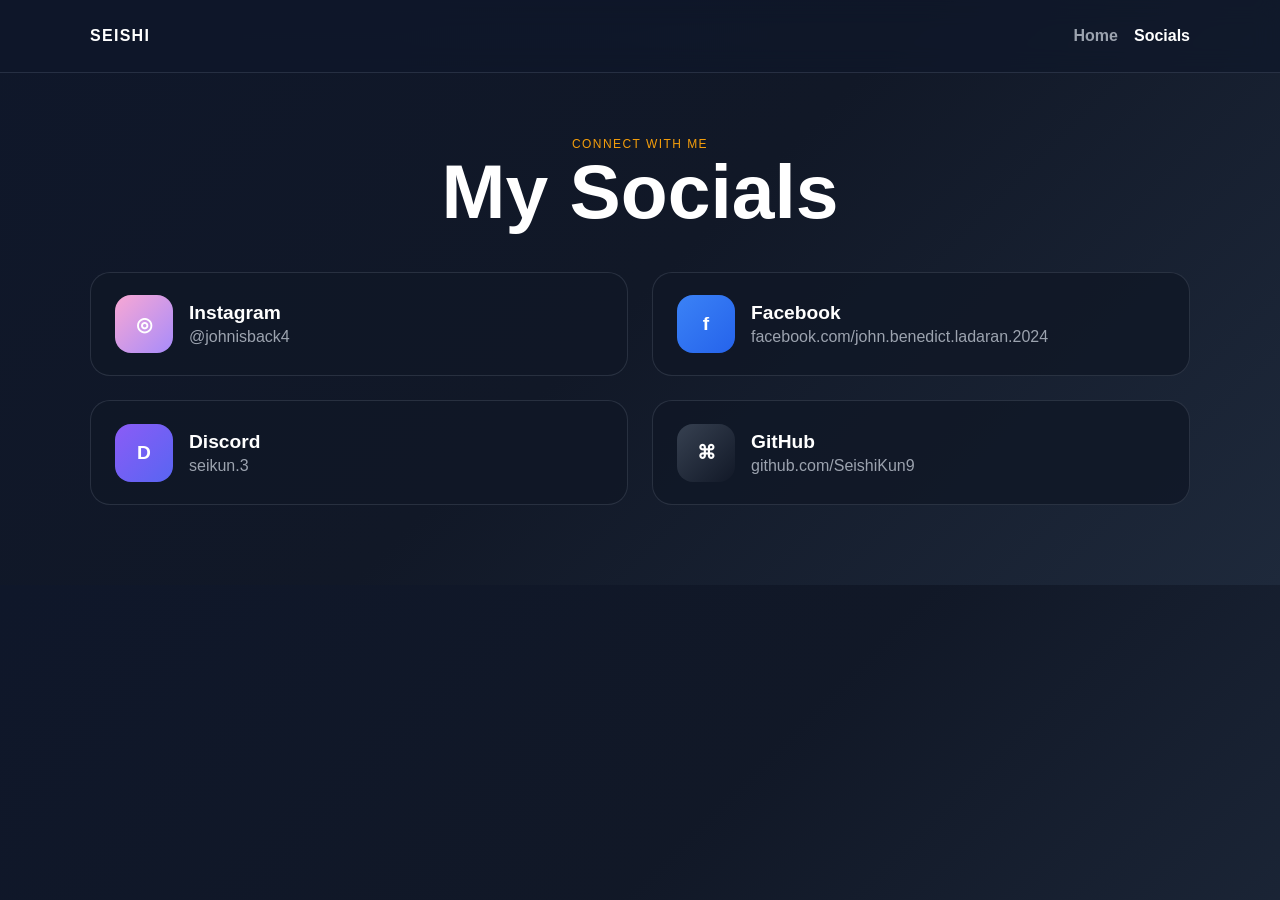
==== socials.html @ 8cf45632 "Add files via upload" ====
<!DOCTYPE html>
<html lang="en">
  <head>
    <meta charset="UTF-8" />
    <meta name="viewport" content="width=device-width, initial-scale=1.0" />
    <title>Your Name | Socials</title>
    <link rel="stylesheet" href="styles.css" />
  </head>
  <body>
    <header class="site-header">
      <nav class="nav container">
        <div class="brand">SEISHI</div>
        <div class="nav-links">
          <a href="index.html">Home</a>
          <a href="socials.html" class="active">Socials</a>
        </div>
      </nav>
    </header>

    <main class="container socials-page">
      <section class="socials-header">
        <p class="eyebrow">Connect with me</p>
        <h1>My Socials</h1>
      </section>

      <div class="social-grid">
        <a class="social-card instagram" href="https://www.instagram.com/johnisback4/" target="_blank" rel="noreferrer">
          <span class="social-icon">◎</span>
          <div>
            <h3>Instagram</h3>
            <p>@johnisback4</p>
          </div>
        </a>

        <a class="social-card facebook" href="https://www.facebook.com/john.benedict.ladaran.2024" target="_blank" rel="noreferrer">
          <span class="social-icon">f</span>
          <div>
            <h3>Facebook</h3>
            <p>facebook.com/john.benedict.ladaran.2024</p>
          </div>
        </a>

        <a class="social-card discord" href="https://discord.com/users/seikun.3" target="_blank" rel="noreferrer">
          <span class="social-icon">D</span>
          <div>
            <h3>Discord</h3>
            <p>seikun.3</p>
          </div>
        </a>

        <a class="social-card github" href="https://github.com/SeishiKun9" target="_blank" rel="noreferrer">
          <span class="social-icon">⌘</span>
          <div>
            <h3>GitHub</h3>
            <p>github.com/SeishiKun9</p>
          </div>
        </a>
      </div>
    </main>
  </body>
</html>
---- styles.css ----
:root {
  --bg: #0f172a;
  --bg-soft: #111827;
  --panel: rgba(15, 23, 42, 0.75);
  --panel-alt: #1f2937;
  --primary: #8b5cf6;
  --secondary: #22c55e;
  --accent: #f59e0b;
  --text: #e5e7eb;
  --muted: #9ca3af;
  --white: #ffffff;
  --shadow: 0 20px 50px rgba(0, 0, 0, 0.35);
}

* {
  box-sizing: border-box;
}

html {
  scroll-behavior: smooth;
}

body {
  margin: 0;
  font-family: Arial, Helvetica, sans-serif;
  background: linear-gradient(135deg, #0f172a 0%, #111827 50%, #1e293b 100%);
  color: var(--text);
}

img {
  max-width: 100%;
  display: block;
}

.container {
  width: min(1100px, calc(100% - 2rem));
  margin: 0 auto;
}

.site-header {
  position: sticky;
  top: 0;
  z-index: 10;
  backdrop-filter: blur(12px);
  background: rgba(15, 23, 42, 0.7);
  border-bottom: 1px solid rgba(148, 163, 184, 0.18);
}

.nav {
  display: flex;
  align-items: center;
  justify-content: space-between;
  min-height: 72px;
}

.brand {
  font-weight: 700;
  letter-spacing: 0.08em;
  text-transform: uppercase;
  color: var(--white);
}

.nav-links {
  display: flex;
  gap: 1rem;
}

.nav-links a {
  color: var(--muted);
  text-decoration: none;
  font-weight: 600;
  transition: color 0.2s ease;
}

.nav-links a:hover,
.nav-links a.active {
  color: var(--white);
}

.hero {
  display: grid;
  grid-template-columns: 1.2fr 0.8fr;
  align-items: center;
  gap: 2rem;
  min-height: calc(100vh - 72px);
  padding: 3rem 0;
}

.hero-copy h1,
.socials-header h1 {
  margin: 0;
  font-size: clamp(2.8rem, 6vw, 5rem);
  line-height: 1.05;
  color: var(--white);
}

.hero-copy h2 {
  margin: 0.6rem 0 1.2rem;
  font-size: clamp(1.5rem, 2vw, 2.2rem);
  color: var(--secondary);
}

.eyebrow {
  margin: 0;
  text-transform: uppercase;
  letter-spacing: 0.12em;
  font-size: 0.75rem;
  color: var(--accent);
}

.tagline {
  max-width: 620px;
  margin: 1rem 0 1.75rem;
  font-size: 1.06rem;
  line-height: 1.7;
  color: var(--muted);
}

.pill-list {
  display: flex;
  flex-wrap: wrap;
  gap: 0.8rem;
  margin-bottom: 2rem;
}

.pill-list span {
  padding: 0.7rem 1rem;
  background: rgba(139, 92, 246, 0.15);
  border: 1px solid rgba(139, 92, 246, 0.4);
  color: var(--white);
  border-radius: 999px;
  font-size: 0.9rem;
}

.actions {
  display: flex;
  flex-wrap: wrap;
  gap: 1rem;
}

.button {
  display: inline-flex;
  align-items: center;
  justify-content: center;
  padding: 0.9rem 1.4rem;
  border-radius: 12px;
  text-decoration: none;
  font-weight: 700;
  transition: transform 0.2s ease, box-shadow 0.2s ease;
}

.button:hover {
  transform: translateY(-2px);
}

.button.primary {
  background: linear-gradient(135deg, var(--primary), #a78bfa);
  color: var(--white);
  box-shadow: var(--shadow);
}

.button.secondary {
  border: 1px solid rgba(255, 255, 255, 0.2);
  color: var(--white);
  background: rgba(255, 255, 255, 0.03);
}

.hero-card {
  padding: 2rem;
  border-radius: 24px;
  background: rgba(17, 24, 39, 0.82);
  border: 1px solid rgba(148, 163, 184, 0.2);
  box-shadow: var(--shadow);
}

.profile-image {
  width: 160px;
  height: 160px;
  border-radius: 50%;
  object-fit: cover;
  display: block;
  margin: 0 auto 1.5rem;
  border: 3px solid rgba(255, 255, 255, 0.2);
  box-shadow: 0 15px 35px rgba(139, 92, 246, 0.35);
}

.mini-info {
  padding: 1rem 0;
  border-bottom: 1px solid rgba(148, 163, 184, 0.15);
}

.mini-info:last-child {
  border-bottom: none;
}

.mini-info p {
  margin: 0 0 0.3rem;
  color: var(--muted);
}

.mini-info strong {
  color: var(--white);
  font-size: 1rem;
}

.about {
  padding: 2rem 0 5rem;
}

.section-heading {
  margin-bottom: 1.5rem;
}

.section-heading h3 {
  margin: 0.5rem 0 0;
  font-size: clamp(2rem, 4vw, 3rem);
  color: var(--white);
}

.card-grid {
  display: grid;
  grid-template-columns: repeat(3, minmax(0, 1fr));
  gap: 1.5rem;
}

.info-card {
  padding: 1.5rem;
  background: rgba(17, 24, 39, 0.75);
  border: 1px solid rgba(148, 163, 184, 0.18);
  border-radius: 18px;
}

.info-card h4 {
  margin: 0 0 0.75rem;
  color: var(--white);
  font-size: 1.4rem;
}

.info-card p {
  margin: 0;
  color: var(--muted);
  line-height: 1.7;
}

.socials-page {
  padding: 4rem 0 5rem;
}

.socials-header {
  text-align: center;
  margin-bottom: 2.5rem;
}

.social-grid {
  display: grid;
  grid-template-columns: repeat(2, minmax(0, 1fr));
  gap: 1.5rem;
}

.social-card {
  display: flex;
  align-items: center;
  gap: 1rem;
  padding: 1.4rem 1.5rem;
  text-decoration: none;
  color: var(--white);
  border-radius: 20px;
  background: rgba(17, 24, 39, 0.82);
  border: 1px solid rgba(148, 163, 184, 0.18);
  transition: transform 0.2s ease, border-color 0.2s ease;
}

.social-card:hover {
  transform: translateY(-3px);
  border-color: rgba(255, 255, 255, 0.3);
}

.social-icon {
  width: 58px;
  height: 58px;
  display: grid;
  place-items: center;
  border-radius: 16px;
  font-weight: 700;
  font-size: 1.2rem;
  background: rgba(255, 255, 255, 0.08);
}

.social-card h3 {
  margin: 0 0 0.25rem;
  font-size: 1.2rem;
}

.social-card p {
  margin: 0;
  color: var(--muted);
}

.social-card.instagram .social-icon {
  background: linear-gradient(135deg, #f9a8d4, #a78bfa);
}

.social-card.facebook .social-icon {
  background: linear-gradient(135deg, #3b82f6, #2563eb);
}

.social-card.discord .social-icon {
  background: linear-gradient(135deg, #8b5cf6, #5865f2);
}

.social-card.github .social-icon {
  background: linear-gradient(135deg, #374151, #111827);
}

@media (max-width: 760px) {
  .hero,
  .card-grid,
  .social-grid {
    grid-template-columns: 1fr;
  }

  .hero {
    padding-top: 2rem;
  }

  .nav {
    flex-direction: column;
    justify-content: center;
    gap: 0.75rem;
    padding: 1rem 0;
  }

  .nav-links {
    gap: 1.25rem;
  }
}
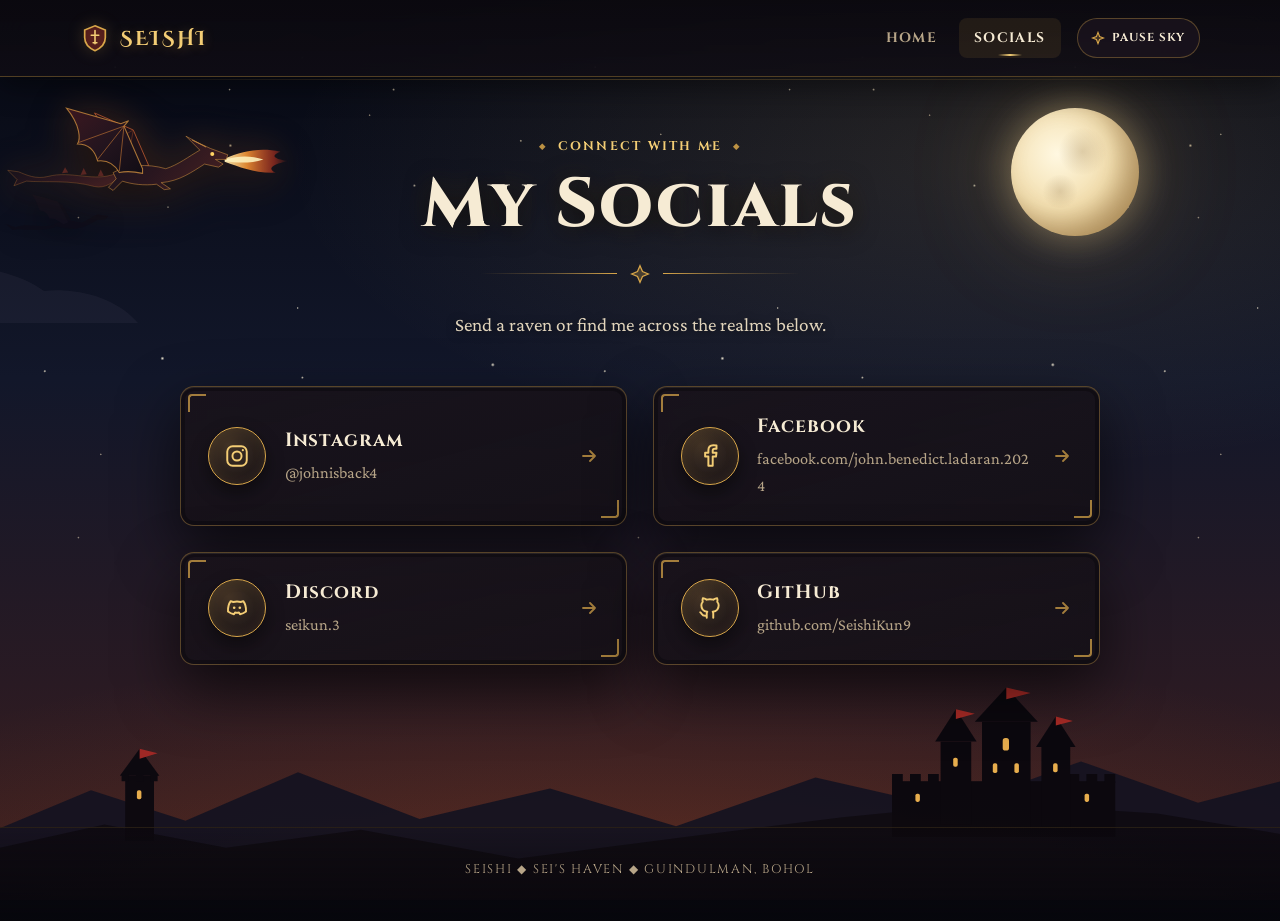
==== commit 003754fb: "Reconstruct portfolio with animated medieval theme and flying dragons" ====
--- a/socials.html
+++ b/socials.html
@@ -1,61 +1,382 @@
-<!DOCTYPE html>
-<html lang="en">
-  <head>
-    <meta charset="UTF-8" />
-    <meta name="viewport" content="width=device-width, initial-scale=1.0" />
-    <title>Your Name | Socials</title>
-    <link rel="stylesheet" href="styles.css" />
-  </head>
-  <body>
-    <header class="site-header">
-      <nav class="nav container">
-        <div class="brand">SEISHI</div>
-        <div class="nav-links">
-          <a href="index.html">Home</a>
-          <a href="socials.html" class="active">Socials</a>
-        </div>
-      </nav>
-    </header>
-
-    <main class="container socials-page">
-      <section class="socials-header">
-        <p class="eyebrow">Connect with me</p>
-        <h1>My Socials</h1>
-      </section>
-
-      <div class="social-grid">
-        <a class="social-card instagram" href="https://www.instagram.com/johnisback4/" target="_blank" rel="noreferrer">
-          <span class="social-icon">◎</span>
-          <div>
-            <h3>Instagram</h3>
-            <p>@johnisback4</p>
-          </div>
-        </a>
-
-        <a class="social-card facebook" href="https://www.facebook.com/john.benedict.ladaran.2024" target="_blank" rel="noreferrer">
-          <span class="social-icon">f</span>
-          <div>
-            <h3>Facebook</h3>
-            <p>facebook.com/john.benedict.ladaran.2024</p>
-          </div>
-        </a>
-
-        <a class="social-card discord" href="https://discord.com/users/seikun.3" target="_blank" rel="noreferrer">
-          <span class="social-icon">D</span>
-          <div>
-            <h3>Discord</h3>
-            <p>seikun.3</p>
-          </div>
-        </a>
-
-        <a class="social-card github" href="https://github.com/SeishiKun9" target="_blank" rel="noreferrer">
-          <span class="social-icon">⌘</span>
-          <div>
-            <h3>GitHub</h3>
-            <p>github.com/SeishiKun9</p>
-          </div>
-        </a>
-      </div>
-    </main>
-  </body>
-</html>
+<!DOCTYPE html>
+<html lang="en">
+  <head>
+    <meta charset="UTF-8" />
+    <meta name="viewport" content="width=device-width, initial-scale=1.0" />
+    <title>Sei's | Socials</title>
+    <link rel="preconnect" href="https://fonts.googleapis.com" />
+    <link rel="preconnect" href="https://fonts.gstatic.com" crossorigin />
+    <link
+      rel="stylesheet"
+      href="https://fonts.googleapis.com/css2?family=Cinzel+Decorative:wght@700&family=Cinzel:wght@600;700;800&family=Crimson+Pro:wght@400;500;600;700&display=swap"
+    />
+    <link rel="stylesheet" href="styles.css" />
+  </head>
+  <body>
+    <!-- Animated Medieval Twilight Sky, Moon, Clouds, Flying Dragons & Castle -->
+    <div class="medieval-sky" aria-hidden="true">
+      <div class="sky-stars"></div>
+      <div class="sky-moon"></div>
+
+      <svg class="cloud cloud-1" viewBox="0 0 460 110" fill="none">
+        <path
+          d="M24 88 C42 64 82 54 114 60 C138 30 198 22 238 44 C272 28 326 34 352 58 C388 54 422 68 440 88 Z"
+          fill="#c4b39c"
+          opacity="0.35"
+        />
+      </svg>
+      <svg class="cloud cloud-2" viewBox="0 0 600 120" fill="none">
+        <path
+          d="M18 98 C56 68 112 58 158 68 C196 34 270 26 324 52 C376 32 454 38 492 66 C532 62 568 76 586 98 Z"
+          fill="#9d90a8"
+          opacity="0.32"
+        />
+      </svg>
+      <svg class="cloud cloud-3" viewBox="0 0 420 96" fill="none">
+        <path
+          d="M16 80 C44 58 88 52 124 60 C156 36 214 34 252 54 C288 42 340 48 366 64 C388 64 404 72 412 80 Z"
+          fill="#d7956f"
+          opacity="0.22"
+        />
+      </svg>
+
+      <!-- Distant Moonlit Dragon -->
+      <div class="dragon-flight dragon-flight-distant">
+        <svg class="dragon-svg" viewBox="0 0 380 190" fill="none">
+          <g class="dragon-body-bob">
+            <g class="dragon-wing-back">
+              <path
+                d="M192 86 L168 42 L116 20 C128 40 134 52 146 56 C158 62 166 72 178 86 Z"
+                fill="#110e18"
+              />
+            </g>
+            <g class="dragon-tail">
+              <path
+                d="M148 96 C116 108 78 90 42 103 L14 94 L34 111 C68 106 112 117 152 102 Z"
+                fill="#0f0c16"
+              />
+            </g>
+            <path
+              d="M146 95 C166 84 196 84 218 91 C234 86 248 74 264 68 L292 73 L284 82 L262 84 C244 96 220 109 190 107 C170 106 154 103 146 95 Z"
+              fill="#0f0c16"
+            />
+            <g class="dragon-wing-front">
+              <path
+                d="M184 90 L156 34 L86 14 C102 36 102 52 108 58 C124 58 130 72 134 80 C150 78 158 88 172 95 Z"
+                fill="#16111e"
+              />
+            </g>
+          </g>
+        </svg>
+      </div>
+
+      <!-- Great Sky Dragon with Articulated Flapping Wings & Dragonfire -->
+      <div class="dragon-flight dragon-flight-main">
+        <svg class="dragon-svg" viewBox="0 0 380 190" fill="none">
+          <defs>
+            <linearGradient id="dragon-wing-grad" x1="0" y1="0" x2="1" y2="1">
+              <stop offset="0%" stop-color="#3c1820" />
+              <stop offset="55%" stop-color="#22141e" />
+              <stop offset="100%" stop-color="#110d15" />
+            </linearGradient>
+            <linearGradient id="dragon-body-grad" x1="0" y1="0" x2="1" y2="0.4">
+              <stop offset="0%" stop-color="#17121b" />
+              <stop offset="55%" stop-color="#29161f" />
+              <stop offset="100%" stop-color="#3e1e21" />
+            </linearGradient>
+            <linearGradient id="dragon-fire-grad" x1="0" y1="0.5" x2="1" y2="0.5">
+              <stop offset="0%" stop-color="#fff4b8" stop-opacity="0.95" />
+              <stop offset="35%" stop-color="#f79634" stop-opacity="0.88" />
+              <stop offset="78%" stop-color="#c93622" stop-opacity="0.55" />
+              <stop offset="100%" stop-color="#c93622" stop-opacity="0" />
+            </linearGradient>
+          </defs>
+
+          <g class="dragon-body-bob">
+            <g class="dragon-wing-back">
+              <path
+                d="M192 86 L172 40 L122 18 C134 36 138 50 144 56 C154 58 162 68 168 78 L184 88 Z"
+                fill="#1f1219"
+                stroke="#a9522e"
+                stroke-width="1.2"
+              />
+              <path
+                d="M172 40 L144 56 M172 40 L166 74"
+                stroke="#853d24"
+                stroke-width="1"
+                opacity="0.7"
+              />
+            </g>
+
+            <g class="dragon-tail">
+              <path
+                d="M150 96 C122 108 92 92 62 100 C46 104 34 98 24 94 L10 92 L22 104 L18 112 L34 106 C58 108 90 104 122 113 C136 116 146 107 154 102 Z"
+                fill="url(#dragon-body-grad)"
+                stroke="#c77a35"
+                stroke-width="0.9"
+                stroke-opacity="0.45"
+              />
+              <path
+                d="M134 99 L130 91 L126 100 M112 97 L108 89 L104 98 M88 95 L84 88 L80 96"
+                fill="#592622"
+              />
+            </g>
+
+            <g class="dragon-breath">
+              <path
+                d="M290 77 C312 68 334 62 362 68 C346 74 358 78 372 80 C352 84 344 90 356 95 C328 96 310 88 290 81 Z"
+                fill="url(#dragon-fire-grad)"
+              />
+              <path
+                d="M291 78 C308 73 324 73 340 78 C324 83 308 83 291 80 Z"
+                fill="#fff3be"
+                opacity="0.88"
+              />
+            </g>
+
+            <path
+              d="M146 95 C164 85 190 83 214 90 C230 85 244 74 258 66 L240 48 L266 62 L248 53 L272 64 L294 72 L292 78 L278 78 L288 84 L282 88 L264 84 C248 94 232 106 208 108 L220 116 L212 117 L202 110 C186 112 170 110 158 106 L146 118 L140 114 L150 103 Z"
+              fill="url(#dragon-body-grad)"
+              stroke="#d99742"
+              stroke-width="1.15"
+              stroke-opacity="0.58"
+            />
+            <circle cx="274" cy="71" r="2.6" fill="#ffd463" />
+
+            <g class="dragon-wing-front">
+              <path
+                d="M184 90 L160 35 L166 28 L156 32 L86 12 C104 34 104 52 100 58 C118 58 124 72 126 80 C142 78 150 88 154 95 C166 92 175 94 184 96 Z"
+                fill="url(#dragon-wing-grad)"
+                stroke="#e09a42"
+                stroke-width="1.4"
+                stroke-opacity="0.72"
+              />
+              <path
+                d="M160 35 L102 56 M160 35 L126 78 M160 35 L154 93"
+                stroke="#c97834"
+                stroke-width="1.2"
+                stroke-opacity="0.65"
+              />
+            </g>
+          </g>
+        </svg>
+      </div>
+
+      <!-- Rising Embers -->
+      <div class="embers">
+        <span></span><span></span><span></span><span></span><span></span>
+        <span></span><span></span><span></span><span></span><span></span>
+      </div>
+
+      <!-- Distant Mountain Ridge & Medieval Citadel Silhouette -->
+      <div class="castle-horizon">
+        <svg viewBox="0 0 1440 240" preserveAspectRatio="xMidYMax slice" fill="none">
+          <path
+            d="M0 240 L0 164 L110 118 L215 152 L340 98 L475 150 L620 116 L760 158 L915 104 L1065 138 L1210 86 L1340 132 L1440 106 L1440 240 Z"
+            fill="#141321"
+          />
+          <path
+            d="M0 240 L0 184 L125 156 L260 182 L410 162 L585 194 L770 170 L945 148 L1110 132 L1295 144 L1440 168 L1440 240 Z"
+            fill="#0b0a12"
+          />
+
+          <g fill="#09080f">
+            <rect x="148" y="102" width="32" height="72" />
+            <polygon points="142,102 164,72 186,102" />
+            <rect x="144" y="100" width="8" height="8" />
+            <rect x="160" y="100" width="8" height="8" />
+            <rect x="176" y="100" width="8" height="8" />
+          </g>
+          <rect class="castle-window w2" x="161" y="118" width="5" height="10" rx="2" />
+          <polygon class="castle-banner b3" points="164,72 184,77 164,83" fill="#a82a27" />
+
+          <g fill="#08070e">
+            <rect x="1000" y="108" width="248" height="62" />
+            <rect x="1000" y="100" width="12" height="10" />
+            <rect x="1020" y="100" width="12" height="10" />
+            <rect x="1040" y="100" width="12" height="10" />
+            <rect x="1196" y="100" width="12" height="10" />
+            <rect x="1216" y="100" width="12" height="10" />
+            <rect x="1236" y="100" width="12" height="10" />
+
+            <rect x="1054" y="64" width="34" height="92" />
+            <polygon points="1048,64 1071,28 1094,64" />
+
+            <rect x="1100" y="42" width="54" height="118" />
+            <polygon points="1092,42 1127,4 1162,42" />
+
+            <rect x="1166" y="70" width="32" height="88" />
+            <polygon points="1160,70 1182,36 1204,70" />
+          </g>
+
+          <polygon class="castle-banner" points="1127,4 1154,10 1127,17" fill="#b52d28" />
+          <polygon class="castle-banner b2" points="1071,28 1092,33 1071,39" fill="#b52d28" />
+          <polygon class="castle-banner b3" points="1182,36 1201,41 1182,46" fill="#b52d28" />
+
+          <rect class="castle-window" x="1123" y="60" width="7" height="14" rx="3" />
+          <rect class="castle-window w2" x="1112" y="88" width="5" height="11" rx="2" />
+          <rect class="castle-window w3" x="1136" y="88" width="5" height="11" rx="2" />
+          <rect class="castle-window w2" x="1068" y="82" width="5" height="10" rx="2" />
+          <rect class="castle-window w3" x="1179" y="88" width="5" height="10" rx="2" />
+          <rect class="castle-window" x="1026" y="122" width="5" height="9" rx="2" />
+          <rect class="castle-window w2" x="1214" y="122" width="5" height="9" rx="2" />
+        </svg>
+      </div>
+    </div>
+
+    <header class="site-header">
+      <nav class="nav container" aria-label="Primary">
+        <a class="brand" href="index.html">
+          <svg class="brand-crest" viewBox="0 0 32 32" fill="none" aria-hidden="true">
+            <path
+              d="M16 3 L27 7.5 V15.5 C27 22.2 22.3 26.8 16 29.5 C9.7 26.8 5 22.2 5 15.5 V7.5 Z"
+              fill="rgba(148, 35, 34, 0.45)"
+              stroke="currentColor"
+              stroke-width="1.8"
+            />
+            <path
+              d="M16 8 V22 M12 13 H20 M14 21 H18"
+              stroke="#f3cd75"
+              stroke-width="1.7"
+              stroke-linecap="round"
+            />
+          </svg>
+          <span>SEISHI</span>
+        </a>
+
+        <div class="nav-controls">
+          <div class="nav-links">
+            <a href="index.html">Home</a>
+            <a href="socials.html" class="active" aria-current="page">Socials</a>
+          </div>
+
+          <button type="button" id="motion-toggle" class="motion-toggle" aria-pressed="false">
+            <svg viewBox="0 0 20 20" fill="none" aria-hidden="true">
+              <path
+                d="M10 2 L12.2 7.8 L18 10 L12.2 12.2 L10 18 L7.8 12.2 L2 10 L7.8 7.8 Z"
+                stroke="currentColor"
+                stroke-width="1.6"
+                fill="rgba(217, 167, 74, 0.2)"
+              />
+            </svg>
+            <span class="motion-label">Pause Sky</span>
+          </button>
+        </div>
+      </nav>
+    </header>
+
+    <main class="container socials-page">
+      <section class="socials-header">
+        <p class="eyebrow">Connect with me</p>
+        <h1>My Socials</h1>
+        <div class="filigree-divider centered" aria-hidden="true">
+          <svg viewBox="0 0 24 24" fill="none">
+            <path
+              d="M12 2 L15 9 L22 12 L15 15 L12 22 L9 15 L2 12 L9 9 Z"
+              stroke="currentColor"
+              stroke-width="1.5"
+              fill="rgba(217, 167, 74, 0.25)"
+            />
+          </svg>
+        </div>
+        <p class="socials-subtitle">
+          Send a raven or find me across the realms below.
+        </p>
+      </section>
+
+      <div class="social-grid">
+        <a
+          class="social-card medieval-panel instagram"
+          href="https://www.instagram.com/johnisback4/"
+          target="_blank"
+          rel="noopener noreferrer"
+        >
+          <span class="social-icon" aria-hidden="true">
+            <svg viewBox="0 0 24 24" fill="none" stroke="currentColor" stroke-width="1.8" stroke-linecap="round" stroke-linejoin="round">
+              <rect x="3" y="3" width="18" height="18" rx="5" />
+              <circle cx="12" cy="12" r="4.2" />
+              <circle cx="17.4" cy="6.6" r="1" fill="currentColor" stroke="none" />
+            </svg>
+          </span>
+          <div class="social-meta">
+            <h2>Instagram</h2>
+            <p>@johnisback4</p>
+          </div>
+          <svg class="social-arrow" viewBox="0 0 20 20" fill="none" stroke="currentColor" stroke-width="1.8" stroke-linecap="round" stroke-linejoin="round" aria-hidden="true">
+            <path d="M4 10 H16 M11 5 L16 10 L11 15" />
+          </svg>
+        </a>
+
+        <a
+          class="social-card medieval-panel facebook"
+          href="https://www.facebook.com/john.benedict.ladaran.2024"
+          target="_blank"
+          rel="noopener noreferrer"
+        >
+          <span class="social-icon" aria-hidden="true">
+            <svg viewBox="0 0 24 24" fill="none" stroke="currentColor" stroke-width="1.8" stroke-linecap="round" stroke-linejoin="round">
+              <path d="M14.5 21 V12.5 H17.5 L18 9 H14.5 V7 C14.5 6 15 5.3 16.3 5.3 H18 V2.2 C17.4 2.1 16.3 2 15 2 C12.2 2 10.5 3.7 10.5 6.7 V9 H7.5 V12.5 H10.5 V21 Z" />
+            </svg>
+          </span>
+          <div class="social-meta">
+            <h2>Facebook</h2>
+            <p>facebook.com/john.benedict.ladaran.2024</p>
+          </div>
+          <svg class="social-arrow" viewBox="0 0 20 20" fill="none" stroke="currentColor" stroke-width="1.8" stroke-linecap="round" stroke-linejoin="round" aria-hidden="true">
+            <path d="M4 10 H16 M11 5 L16 10 L11 15" />
+          </svg>
+        </a>
+
+        <a
+          class="social-card medieval-panel discord"
+          href="https://discord.com/users/seikun.3"
+          target="_blank"
+          rel="noopener noreferrer"
+        >
+          <span class="social-icon" aria-hidden="true">
+            <svg viewBox="0 0 24 24" fill="none" stroke="currentColor" stroke-width="1.8" stroke-linecap="round" stroke-linejoin="round">
+              <path d="M8.5 6.5 C10.8 5.9 13.2 5.9 15.5 6.5 L17.8 5.7 C19.5 8 20.5 11.2 20.3 15.2 C18.5 16.6 16.6 17.4 14.8 17.8 L13.8 16.1 C12.6 16.4 11.4 16.4 10.2 16.1 L9.2 17.8 C7.4 17.4 5.5 16.6 3.7 15.2 C3.5 11.2 4.5 8 6.2 5.7 Z" />
+              <circle cx="9.4" cy="11.8" r="1.2" fill="currentColor" stroke="none" />
+              <circle cx="14.6" cy="11.8" r="1.2" fill="currentColor" stroke="none" />
+            </svg>
+          </span>
+          <div class="social-meta">
+            <h2>Discord</h2>
+            <p>seikun.3</p>
+          </div>
+          <svg class="social-arrow" viewBox="0 0 20 20" fill="none" stroke="currentColor" stroke-width="1.8" stroke-linecap="round" stroke-linejoin="round" aria-hidden="true">
+            <path d="M4 10 H16 M11 5 L16 10 L11 15" />
+          </svg>
+        </a>
+
+        <a
+          class="social-card medieval-panel github"
+          href="https://github.com/SeishiKun9"
+          target="_blank"
+          rel="noopener noreferrer"
+        >
+          <span class="social-icon" aria-hidden="true">
+            <svg viewBox="0 0 24 24" fill="none" stroke="currentColor" stroke-width="1.8" stroke-linecap="round" stroke-linejoin="round">
+              <path d="M9 19 C4.5 20.4 4.5 16.5 3 16 M15 21 V17.5 C15 16.5 15.1 16.1 14.5 15.5 C17.3 15.2 20 14.1 20 9.5 C20 8.2 19.5 7.1 18.7 6.3 C18.8 6 19.3 4.7 18.6 3 C18.6 3 17.5 2.7 15.1 4.3 C14.1 4 13 3.9 12 3.9 C11 3.9 9.9 4 8.9 4.3 C6.5 2.7 5.4 3 5.4 3 C4.7 4.7 5.2 6 5.3 6.3 C4.5 7.1 4 8.2 4 9.5 C4 14.1 6.7 15.2 9.5 15.5 C8.9 16.1 9 16.6 9 17.5 V21" />
+            </svg>
+          </span>
+          <div class="social-meta">
+            <h2>GitHub</h2>
+            <p>github.com/SeishiKun9</p>
+          </div>
+          <svg class="social-arrow" viewBox="0 0 20 20" fill="none" stroke="currentColor" stroke-width="1.8" stroke-linecap="round" stroke-linejoin="round" aria-hidden="true">
+            <path d="M4 10 H16 M11 5 L16 10 L11 15" />
+          </svg>
+        </a>
+      </div>
+    </main>
+
+    <footer class="site-footer">
+      <div class="container">
+        <p>SEISHI ◆ Sei's Haven ◆ Guindulman, Bohol</p>
+      </div>
+    </footer>
+
+    <script src="sky.js" defer></script>
+  </body>
+</html>
--- a/styles.css
+++ b/styles.css
@@ -1,336 +1,1196 @@
-:root {
-  --bg: #0f172a;
-  --bg-soft: #111827;
-  --panel: rgba(15, 23, 42, 0.75);
-  --panel-alt: #1f2937;
-  --primary: #8b5cf6;
-  --secondary: #22c55e;
-  --accent: #f59e0b;
-  --text: #e5e7eb;
-  --muted: #9ca3af;
-  --white: #ffffff;
-  --shadow: 0 20px 50px rgba(0, 0, 0, 0.35);
-}
-
-* {
-  box-sizing: border-box;
-}
-
-html {
-  scroll-behavior: smooth;
-}
-
-body {
-  margin: 0;
-  font-family: Arial, Helvetica, sans-serif;
-  background: linear-gradient(135deg, #0f172a 0%, #111827 50%, #1e293b 100%);
-  color: var(--text);
-}
-
-img {
-  max-width: 100%;
-  display: block;
-}
-
-.container {
-  width: min(1100px, calc(100% - 2rem));
-  margin: 0 auto;
-}
-
-.site-header {
-  position: sticky;
-  top: 0;
-  z-index: 10;
-  backdrop-filter: blur(12px);
-  background: rgba(15, 23, 42, 0.7);
-  border-bottom: 1px solid rgba(148, 163, 184, 0.18);
-}
-
-.nav {
-  display: flex;
-  align-items: center;
-  justify-content: space-between;
-  min-height: 72px;
-}
-
-.brand {
-  font-weight: 700;
-  letter-spacing: 0.08em;
-  text-transform: uppercase;
-  color: var(--white);
-}
-
-.nav-links {
-  display: flex;
-  gap: 1rem;
-}
-
-.nav-links a {
-  color: var(--muted);
-  text-decoration: none;
-  font-weight: 600;
-  transition: color 0.2s ease;
-}
-
-.nav-links a:hover,
-.nav-links a.active {
-  color: var(--white);
-}
-
-.hero {
-  display: grid;
-  grid-template-columns: 1.2fr 0.8fr;
-  align-items: center;
-  gap: 2rem;
-  min-height: calc(100vh - 72px);
-  padding: 3rem 0;
-}
-
-.hero-copy h1,
-.socials-header h1 {
-  margin: 0;
-  font-size: clamp(2.8rem, 6vw, 5rem);
-  line-height: 1.05;
-  color: var(--white);
-}
-
-.hero-copy h2 {
-  margin: 0.6rem 0 1.2rem;
-  font-size: clamp(1.5rem, 2vw, 2.2rem);
-  color: var(--secondary);
-}
-
-.eyebrow {
-  margin: 0;
-  text-transform: uppercase;
-  letter-spacing: 0.12em;
-  font-size: 0.75rem;
-  color: var(--accent);
-}
-
-.tagline {
-  max-width: 620px;
-  margin: 1rem 0 1.75rem;
-  font-size: 1.06rem;
-  line-height: 1.7;
-  color: var(--muted);
-}
-
-.pill-list {
-  display: flex;
-  flex-wrap: wrap;
-  gap: 0.8rem;
-  margin-bottom: 2rem;
-}
-
-.pill-list span {
-  padding: 0.7rem 1rem;
-  background: rgba(139, 92, 246, 0.15);
-  border: 1px solid rgba(139, 92, 246, 0.4);
-  color: var(--white);
-  border-radius: 999px;
-  font-size: 0.9rem;
-}
-
-.actions {
-  display: flex;
-  flex-wrap: wrap;
-  gap: 1rem;
-}
-
-.button {
-  display: inline-flex;
-  align-items: center;
-  justify-content: center;
-  padding: 0.9rem 1.4rem;
-  border-radius: 12px;
-  text-decoration: none;
-  font-weight: 700;
-  transition: transform 0.2s ease, box-shadow 0.2s ease;
-}
-
-.button:hover {
-  transform: translateY(-2px);
-}
-
-.button.primary {
-  background: linear-gradient(135deg, var(--primary), #a78bfa);
-  color: var(--white);
-  box-shadow: var(--shadow);
-}
-
-.button.secondary {
-  border: 1px solid rgba(255, 255, 255, 0.2);
-  color: var(--white);
-  background: rgba(255, 255, 255, 0.03);
-}
-
-.hero-card {
-  padding: 2rem;
-  border-radius: 24px;
-  background: rgba(17, 24, 39, 0.82);
-  border: 1px solid rgba(148, 163, 184, 0.2);
-  box-shadow: var(--shadow);
-}
-
-.profile-image {
-  width: 160px;
-  height: 160px;
-  border-radius: 50%;
-  object-fit: cover;
-  display: block;
-  margin: 0 auto 1.5rem;
-  border: 3px solid rgba(255, 255, 255, 0.2);
-  box-shadow: 0 15px 35px rgba(139, 92, 246, 0.35);
-}
-
-.mini-info {
-  padding: 1rem 0;
-  border-bottom: 1px solid rgba(148, 163, 184, 0.15);
-}
-
-.mini-info:last-child {
-  border-bottom: none;
-}
-
-.mini-info p {
-  margin: 0 0 0.3rem;
-  color: var(--muted);
-}
-
-.mini-info strong {
-  color: var(--white);
-  font-size: 1rem;
-}
-
-.about {
-  padding: 2rem 0 5rem;
-}
-
-.section-heading {
-  margin-bottom: 1.5rem;
-}
-
-.section-heading h3 {
-  margin: 0.5rem 0 0;
-  font-size: clamp(2rem, 4vw, 3rem);
-  color: var(--white);
-}
-
-.card-grid {
-  display: grid;
-  grid-template-columns: repeat(3, minmax(0, 1fr));
-  gap: 1.5rem;
-}
-
-.info-card {
-  padding: 1.5rem;
-  background: rgba(17, 24, 39, 0.75);
-  border: 1px solid rgba(148, 163, 184, 0.18);
-  border-radius: 18px;
-}
-
-.info-card h4 {
-  margin: 0 0 0.75rem;
-  color: var(--white);
-  font-size: 1.4rem;
-}
-
-.info-card p {
-  margin: 0;
-  color: var(--muted);
-  line-height: 1.7;
-}
-
-.socials-page {
-  padding: 4rem 0 5rem;
-}
-
-.socials-header {
-  text-align: center;
-  margin-bottom: 2.5rem;
-}
-
-.social-grid {
-  display: grid;
-  grid-template-columns: repeat(2, minmax(0, 1fr));
-  gap: 1.5rem;
-}
-
-.social-card {
-  display: flex;
-  align-items: center;
-  gap: 1rem;
-  padding: 1.4rem 1.5rem;
-  text-decoration: none;
-  color: var(--white);
-  border-radius: 20px;
-  background: rgba(17, 24, 39, 0.82);
-  border: 1px solid rgba(148, 163, 184, 0.18);
-  transition: transform 0.2s ease, border-color 0.2s ease;
-}
-
-.social-card:hover {
-  transform: translateY(-3px);
-  border-color: rgba(255, 255, 255, 0.3);
-}
-
-.social-icon {
-  width: 58px;
-  height: 58px;
-  display: grid;
-  place-items: center;
-  border-radius: 16px;
-  font-weight: 700;
-  font-size: 1.2rem;
-  background: rgba(255, 255, 255, 0.08);
-}
-
-.social-card h3 {
-  margin: 0 0 0.25rem;
-  font-size: 1.2rem;
-}
-
-.social-card p {
-  margin: 0;
-  color: var(--muted);
-}
-
-.social-card.instagram .social-icon {
-  background: linear-gradient(135deg, #f9a8d4, #a78bfa);
-}
-
-.social-card.facebook .social-icon {
-  background: linear-gradient(135deg, #3b82f6, #2563eb);
-}
-
-.social-card.discord .social-icon {
-  background: linear-gradient(135deg, #8b5cf6, #5865f2);
-}
-
-.social-card.github .social-icon {
-  background: linear-gradient(135deg, #374151, #111827);
-}
-
-@media (max-width: 760px) {
-  .hero,
-  .card-grid,
-  .social-grid {
-    grid-template-columns: 1fr;
-  }
-
-  .hero {
-    padding-top: 2rem;
-  }
-
-  .nav {
-    flex-direction: column;
-    justify-content: center;
-    gap: 0.75rem;
-    padding: 1rem 0;
-  }
-
-  .nav-links {
-    gap: 1.25rem;
-  }
-}
+:root {
+  --sky-top: #070911;
+  --sky-mid: #14192c;
+  --sky-low: #2a1b24;
+  --sky-horizon: #42221e;
+
+  --surface: rgba(20, 16, 22, 0.84);
+  --surface-strong: rgba(25, 19, 27, 0.93);
+  --surface-hover: rgba(34, 25, 34, 0.94);
+
+  --parchment: #f6ebd4;
+  --text: #e2d5bc;
+  --muted: #b7a588;
+
+  --gold: #d9a74a;
+  --gold-bright: #f3cd75;
+  --gold-dim: rgba(217, 167, 74, 0.34);
+  --gold-faint: rgba(217, 167, 74, 0.14);
+
+  --crimson: #942322;
+  --crimson-bright: #c53929;
+  --ember: #f5823b;
+
+  --radius-card: 14px;
+  --radius-sm: 8px;
+  --shadow-deep: 0 24px 60px rgba(0, 0, 0, 0.62);
+  --shadow-gold: 0 0 28px rgba(217, 167, 74, 0.18);
+
+  --font-display: 'Cinzel', Georgia, 'Times New Roman', serif;
+  --font-crest: 'Cinzel Decorative', 'Cinzel', Georgia, serif;
+  --font-body: 'Crimson Pro', Georgia, 'Times New Roman', serif;
+}
+
+*,
+*::before,
+*::after {
+  box-sizing: border-box;
+}
+
+html {
+  scroll-behavior: smooth;
+  background-color: var(--sky-top);
+}
+
+body {
+  margin: 0;
+  min-height: 100vh;
+  font-family: var(--font-body);
+  font-size: 1.12rem;
+  line-height: 1.65;
+  color: var(--text);
+  background: linear-gradient(
+    180deg,
+    var(--sky-top) 0%,
+    var(--sky-mid) 38%,
+    var(--sky-low) 74%,
+    var(--sky-horizon) 100%
+  );
+  background-attachment: fixed;
+  overflow-x: hidden;
+  position: relative;
+}
+
+img {
+  max-width: 100%;
+  display: block;
+}
+
+a:focus-visible,
+button:focus-visible {
+  outline: 2px solid var(--gold-bright);
+  outline-offset: 3px;
+}
+
+/* =========================================================
+   Animated Medieval Twilight Sky & Dragons Backdrop
+   ========================================================= */
+
+.medieval-sky {
+  position: fixed;
+  inset: 0;
+  z-index: 0;
+  pointer-events: none;
+  overflow: hidden;
+  background:
+    radial-gradient(ellipse 90% 55% at 78% 18%, rgba(242, 207, 126, 0.12), transparent 62%),
+    radial-gradient(ellipse 110% 45% at 50% 100%, rgba(226, 98, 46, 0.2), transparent 65%),
+    linear-gradient(180deg, #060811 0%, #12172a 42%, #291a23 76%, #3f201d 100%);
+}
+
+/* Twinkling Starfield */
+.sky-stars,
+.sky-stars::after {
+  position: absolute;
+  inset: 0 0 38% 0;
+  content: "";
+  background-repeat: repeat;
+}
+
+.sky-stars {
+  background-image:
+    radial-gradient(1.5px 1.5px at 8% 16%, rgba(255, 245, 218, 0.85), transparent),
+    radial-gradient(1.2px 1.2px at 18% 42%, rgba(255, 236, 198, 0.65), transparent),
+    radial-gradient(2px 2px at 29% 12%, rgba(255, 247, 224, 0.9), transparent),
+    radial-gradient(1.3px 1.3px at 41% 28%, rgba(255, 236, 198, 0.7), transparent),
+    radial-gradient(1.5px 1.5px at 54% 18%, rgba(255, 245, 218, 0.8), transparent),
+    radial-gradient(1.2px 1.2px at 66% 36%, rgba(255, 230, 185, 0.65), transparent),
+    radial-gradient(2px 2px at 88% 14%, rgba(255, 247, 224, 0.9), transparent),
+    radial-gradient(1.4px 1.4px at 93% 44%, rgba(255, 236, 198, 0.7), transparent),
+    radial-gradient(1.3px 1.3px at 14% 68%, rgba(255, 236, 198, 0.55), transparent),
+    radial-gradient(1.6px 1.6px at 74% 58%, rgba(255, 242, 210, 0.65), transparent);
+  background-size: 560px 320px;
+  animation: starTwinkle 6s ease-in-out infinite alternate;
+}
+
+.sky-stars::after {
+  background-image:
+    radial-gradient(1.4px 1.4px at 24% 24%, rgba(255, 245, 218, 0.75), transparent),
+    radial-gradient(1.8px 1.8px at 48% 52%, rgba(255, 232, 184, 0.7), transparent),
+    radial-gradient(1.2px 1.2px at 62% 10%, rgba(255, 245, 218, 0.85), transparent),
+    radial-gradient(1.5px 1.5px at 82% 32%, rgba(255, 236, 198, 0.7), transparent),
+    radial-gradient(1.3px 1.3px at 35% 74%, rgba(255, 242, 210, 0.6), transparent);
+  background-size: 480px 280px;
+  animation: starTwinkle 8.5s ease-in-out -3s infinite alternate;
+}
+
+/* Luminous Full Moon */
+.sky-moon {
+  position: absolute;
+  top: clamp(96px, 12vh, 136px);
+  right: clamp(6%, 11vw, 15%);
+  width: clamp(82px, 10vw, 134px);
+  height: clamp(82px, 10vw, 134px);
+  border-radius: 50%;
+  background: radial-gradient(
+    circle at 36% 36%,
+    #fff8e1 0%,
+    #f3dfb0 46%,
+    #d4b276 82%,
+    #a9844d 100%
+  );
+  box-shadow:
+    0 0 38px rgba(246, 217, 148, 0.42),
+    0 0 110px rgba(240, 191, 104, 0.22),
+    inset -14px -10px 26px rgba(96, 67, 32, 0.34);
+  animation: moonPulse 9s ease-in-out infinite alternate;
+}
+
+.sky-moon::before {
+  content: "";
+  position: absolute;
+  inset: 16% 24% 48% 36%;
+  border-radius: 50%;
+  background: radial-gradient(circle, rgba(145, 114, 67, 0.26), transparent 70%);
+}
+
+.sky-moon::after {
+  content: "";
+  position: absolute;
+  inset: 52% 48% 22% 24%;
+  border-radius: 50%;
+  background: radial-gradient(circle, rgba(130, 99, 55, 0.22), transparent 72%);
+}
+
+/* Drifting Clouds */
+.cloud {
+  position: absolute;
+  left: -35%;
+  opacity: 0.32;
+  will-change: transform;
+}
+
+.cloud-1 {
+  top: 13%;
+  width: 460px;
+  animation: cloudDrift 68s linear -12s infinite;
+}
+
+.cloud-2 {
+  top: 25%;
+  width: 600px;
+  opacity: 0.22;
+  animation: cloudDrift 96s linear -52s infinite;
+}
+
+.cloud-3 {
+  top: 40%;
+  width: 420px;
+  opacity: 0.18;
+  animation: cloudDrift 82s linear -30s infinite;
+}
+
+/* Flying Dragons */
+.dragon-flight {
+  position: absolute;
+  left: 0;
+  will-change: transform;
+}
+
+.dragon-flight-main {
+  top: 11%;
+  width: clamp(190px, 23vw, 310px);
+  filter: drop-shadow(0 10px 18px rgba(0, 0, 0, 0.65))
+    drop-shadow(0 0 16px rgba(245, 130, 59, 0.26));
+  animation: dragonSoarRight 24s linear -6s infinite;
+}
+
+.dragon-flight-distant {
+  top: 21%;
+  width: clamp(92px, 11vw, 152px);
+  opacity: 0.56;
+  filter: drop-shadow(0 6px 12px rgba(0, 0, 0, 0.55));
+  animation: dragonSoarLeft 38s linear -15s infinite;
+}
+
+.dragon-svg {
+  width: 100%;
+  height: auto;
+  overflow: visible;
+}
+
+.dragon-flight-main .dragon-body-bob {
+  animation: dragonBob 1.15s ease-in-out infinite;
+}
+
+.dragon-flight-distant .dragon-body-bob {
+  animation: dragonBob 1.45s ease-in-out -0.4s infinite;
+}
+
+.dragon-wing-front {
+  transform-box: view-box;
+  transform-origin: 184px 90px;
+  animation: wingBeatFront 1.15s ease-in-out infinite;
+}
+
+.dragon-wing-back {
+  transform-box: view-box;
+  transform-origin: 192px 86px;
+  animation: wingBeatBack 1.15s ease-in-out -0.14s infinite;
+}
+
+.dragon-flight-distant .dragon-wing-front {
+  animation-duration: 1.45s;
+}
+
+.dragon-flight-distant .dragon-wing-back {
+  animation-duration: 1.45s;
+}
+
+.dragon-tail {
+  transform-box: view-box;
+  transform-origin: 146px 96px;
+  animation: tailWave 2.3s ease-in-out infinite;
+}
+
+.dragon-breath {
+  transform-box: view-box;
+  transform-origin: 290px 77px;
+  animation: dragonBreath 6.2s ease-in-out -1.4s infinite;
+}
+
+/* Rising Dragonfire Embers */
+.embers {
+  position: absolute;
+  inset: 0;
+}
+
+.embers span {
+  position: absolute;
+  bottom: -16px;
+  width: 4px;
+  height: 4px;
+  border-radius: 50%;
+  background: radial-gradient(circle, #fff1ba 0%, #f5923d 55%, transparent 100%);
+  box-shadow: 0 0 10px rgba(245, 130, 59, 0.85);
+  opacity: 0;
+  animation: emberRise var(--dur, 12s) linear var(--delay, 0s) infinite;
+}
+
+.embers span:nth-child(1) { left: 7%;  --dur: 11s; --delay: -2s;  --drift: 26px; }
+.embers span:nth-child(2) { left: 16%; --dur: 14s; --delay: -7s;  --drift: -32px; width: 3px; height: 3px; }
+.embers span:nth-child(3) { left: 26%; --dur: 10s; --delay: -4s;  --drift: 40px; }
+.embers span:nth-child(4) { left: 38%; --dur: 15s; --delay: -11s; --drift: -24px; width: 5px; height: 5px; }
+.embers span:nth-child(5) { left: 49%; --dur: 12s; --delay: -1s;  --drift: 34px; width: 3px; height: 3px; }
+.embers span:nth-child(6) { left: 61%; --dur: 13s; --delay: -8s;  --drift: -38px; }
+.embers span:nth-child(7) { left: 72%; --dur: 11s; --delay: -5s;  --drift: 22px; width: 5px; height: 5px; }
+.embers span:nth-child(8) { left: 83%; --dur: 16s; --delay: -12s; --drift: -28px; width: 3px; height: 3px; }
+.embers span:nth-child(9) { left: 91%; --dur: 12s; --delay: -3s;  --drift: 30px; }
+.embers span:nth-child(10){ left: 55%; --dur: 17s; --delay: -9s;  --drift: -18px; width: 4px; height: 4px; }
+
+/* Distant Castle & Mountain Silhouette Horizon */
+.castle-horizon {
+  position: absolute;
+  left: 0;
+  right: 0;
+  bottom: 0;
+  width: 100%;
+  height: clamp(140px, 24vh, 250px);
+  opacity: 0.92;
+}
+
+.castle-horizon svg {
+  width: 100%;
+  height: 100%;
+  display: block;
+}
+
+.castle-window {
+  fill: #f6ba52;
+  animation: torchFlicker 3.2s ease-in-out infinite;
+}
+
+.castle-window.w2 { animation-delay: -1.1s; animation-duration: 2.7s; }
+.castle-window.w3 { animation-delay: -2.2s; animation-duration: 3.8s; }
+
+.castle-banner {
+  transform-box: fill-box;
+  transform-origin: left center;
+  animation: bannerWave 2.8s ease-in-out infinite;
+}
+
+.castle-banner.b2 { animation-delay: -0.9s; }
+.castle-banner.b3 { animation-delay: -1.7s; }
+
+/* =========================================================
+   Sky Keyframes
+   ========================================================= */
+
+@keyframes starTwinkle {
+  0%   { opacity: 0.55; }
+  100% { opacity: 0.95; }
+}
+
+@keyframes moonPulse {
+  0%   { box-shadow: 0 0 34px rgba(246, 217, 148, 0.36), 0 0 96px rgba(240, 191, 104, 0.18), inset -14px -10px 26px rgba(96, 67, 32, 0.34); }
+  100% { box-shadow: 0 0 48px rgba(246, 217, 148, 0.54), 0 0 130px rgba(240, 191, 104, 0.28), inset -14px -10px 26px rgba(96, 67, 32, 0.34); }
+}
+
+@keyframes cloudDrift {
+  0%   { transform: translate3d(0, 0, 0); }
+  100% { transform: translate3d(165vw, 0, 0); }
+}
+
+@keyframes dragonSoarRight {
+  0%   { transform: translate3d(-340px, 28px, 0) rotate(-3deg); }
+  18%  { transform: translate3d(18vw, -22px, 0) rotate(-4deg); }
+  36%  { transform: translate3d(40vw, 18px, 0) rotate(3deg); }
+  55%  { transform: translate3d(62vw, -28px, 0) rotate(-5deg); }
+  78%  { transform: translate3d(84vw, 10px, 0) rotate(2deg); }
+  100% { transform: translate3d(calc(100vw + 340px), -18px, 0) rotate(-3deg); }
+}
+
+@keyframes dragonSoarLeft {
+  0%   { transform: translate3d(calc(100vw + 220px), 10px, 0) scaleX(-1) rotate(-2deg); }
+  25%  { transform: translate3d(72vw, -24px, 0) scaleX(-1) rotate(-4deg); }
+  50%  { transform: translate3d(44vw, 14px, 0) scaleX(-1) rotate(3deg); }
+  75%  { transform: translate3d(16vw, -18px, 0) scaleX(-1) rotate(-3deg); }
+  100% { transform: translate3d(-240px, 8px, 0) scaleX(-1) rotate(2deg); }
+}
+
+@keyframes dragonBob {
+  0%, 100% { transform: translateY(-4px); }
+  50%      { transform: translateY(6px); }
+}
+
+@keyframes wingBeatFront {
+  0%, 100% { transform: rotate(-10deg) scaleY(1.06); }
+  45%      { transform: rotate(8deg) scaleY(0.18); }
+  62%      { transform: rotate(15deg) scaleY(-0.56); }
+  80%      { transform: rotate(4deg) scaleY(0.32); }
+}
+
+@keyframes wingBeatBack {
+  0%, 100% { transform: rotate(-12deg) scaleY(1.0); }
+  45%      { transform: rotate(6deg) scaleY(0.22); }
+  62%      { transform: rotate(12deg) scaleY(-0.46); }
+  80%      { transform: rotate(2deg) scaleY(0.35); }
+}
+
+@keyframes tailWave {
+  0%, 100% { transform: rotate(-4deg); }
+  50%      { transform: rotate(6deg); }
+}
+
+@keyframes dragonBreath {
+  0%, 42%, 68%, 100% { opacity: 0; transform: scaleX(0.35) scaleY(0.6); }
+  48%                { opacity: 0.95; transform: scaleX(1.08) scaleY(1.05); }
+  55%                { opacity: 0.85; transform: scaleX(0.95) scaleY(0.92); }
+  61%                { opacity: 0.98; transform: scaleX(1.12) scaleY(1.08); }
+}
+
+@keyframes emberRise {
+  0%   { transform: translate3d(0, 0, 0) scale(0.7); opacity: 0; }
+  14%  { opacity: 0.85; }
+  65%  { opacity: 0.55; }
+  100% { transform: translate3d(var(--drift, 24px), -92vh, 0) scale(0.2); opacity: 0; }
+}
+
+@keyframes torchFlicker {
+  0%, 100% { opacity: 0.95; }
+  35%      { opacity: 0.55; }
+  65%      { opacity: 1; }
+  82%      { opacity: 0.72; }
+}
+
+@keyframes bannerWave {
+  0%, 100% { transform: skewY(0deg) scaleX(1); }
+  50%      { transform: skewY(-7deg) scaleX(0.88); }
+}
+
+@keyframes fadeRise {
+  from { opacity: 0; transform: translateY(14px); }
+  to   { opacity: 1; transform: translateY(0); }
+}
+
+/* Reduced Motion & Manual Pause Control */
+body.motion-paused .medieval-sky *,
+body.motion-paused .medieval-sky *::before,
+body.motion-paused .medieval-sky *::after {
+  animation-play-state: paused !important;
+}
+
+@media (prefers-reduced-motion: reduce) {
+  html {
+    scroll-behavior: auto;
+  }
+
+  .medieval-sky *,
+  .medieval-sky *::before,
+  .medieval-sky *::after {
+    animation-play-state: paused !important;
+  }
+
+  .dragon-flight-main {
+    animation: none !important;
+    transform: translate3d(8vw, 0, 0) rotate(-4deg);
+  }
+
+  .dragon-flight-distant {
+    animation: none !important;
+    transform: translate3d(70vw, -8px, 0) scaleX(-1);
+  }
+
+  .hero-copy,
+  .hero-card,
+  .donation-frame,
+  .info-card,
+  .social-card {
+    animation: none !important;
+  }
+}
+
+/* =========================================================
+   Foreground Layout & Medieval Components
+   ========================================================= */
+
+.site-header,
+main,
+section,
+.site-footer {
+  position: relative;
+  z-index: 2;
+}
+
+.container {
+  width: min(1120px, calc(100% - 2.2rem));
+  margin: 0 auto;
+}
+
+/* Sticky Stone & Gold Castle Lintel Header */
+.site-header {
+  position: sticky;
+  top: 0;
+  z-index: 20;
+  backdrop-filter: blur(14px);
+  -webkit-backdrop-filter: blur(14px);
+  background: linear-gradient(180deg, rgba(11, 9, 15, 0.92), rgba(16, 13, 21, 0.82));
+  border-bottom: 1px solid var(--gold-dim);
+  box-shadow: 0 8px 30px rgba(0, 0, 0, 0.45);
+}
+
+.site-header::after {
+  content: "";
+  position: absolute;
+  left: 0;
+  right: 0;
+  bottom: -4px;
+  height: 1px;
+  background: linear-gradient(90deg, transparent, rgba(217, 167, 74, 0.25), transparent);
+  pointer-events: none;
+}
+
+.nav {
+  display: flex;
+  align-items: center;
+  justify-content: space-between;
+  gap: 1rem;
+  min-height: 76px;
+}
+
+.brand {
+  display: inline-flex;
+  align-items: center;
+  gap: 0.65rem;
+  text-decoration: none;
+  font-family: var(--font-crest);
+  font-size: 1.25rem;
+  font-weight: 700;
+  letter-spacing: 0.14em;
+  text-transform: uppercase;
+  color: var(--gold-bright);
+  text-shadow: 0 2px 12px rgba(217, 167, 74, 0.32);
+}
+
+.brand-crest {
+  width: 30px;
+  height: 30px;
+  color: var(--gold);
+  flex-shrink: 0;
+  filter: drop-shadow(0 0 8px rgba(217, 167, 74, 0.35));
+}
+
+.nav-controls {
+  display: flex;
+  align-items: center;
+  gap: 1rem;
+}
+
+.nav-links {
+  display: flex;
+  align-items: center;
+  gap: 0.4rem;
+}
+
+.nav-links a {
+  position: relative;
+  padding: 0.55rem 0.95rem;
+  border-radius: var(--radius-sm);
+  font-family: var(--font-display);
+  font-size: 0.86rem;
+  font-weight: 700;
+  letter-spacing: 0.1em;
+  text-transform: uppercase;
+  color: var(--muted);
+  text-decoration: none;
+  transition: color 0.2s ease, background-color 0.2s ease;
+}
+
+.nav-links a:hover,
+.nav-links a.active {
+  color: var(--parchment);
+  background: rgba(217, 167, 74, 0.1);
+}
+
+.nav-links a.active::after {
+  content: "";
+  position: absolute;
+  left: 50%;
+  bottom: 2px;
+  width: 24px;
+  height: 2px;
+  transform: translateX(-50%);
+  background: linear-gradient(90deg, transparent, var(--gold-bright), transparent);
+}
+
+.motion-toggle {
+  display: inline-flex;
+  align-items: center;
+  gap: 0.42rem;
+  min-height: 40px;
+  padding: 0.45rem 0.85rem;
+  border-radius: 999px;
+  border: 1px solid var(--gold-dim);
+  background: rgba(28, 22, 31, 0.72);
+  color: var(--parchment);
+  font-family: var(--font-display);
+  font-size: 0.72rem;
+  font-weight: 700;
+  letter-spacing: 0.08em;
+  text-transform: uppercase;
+  cursor: pointer;
+  transition: border-color 0.2s ease, background-color 0.2s ease, color 0.2s ease;
+}
+
+.motion-toggle:hover {
+  border-color: var(--gold-bright);
+  background: rgba(217, 167, 74, 0.16);
+  color: var(--gold-bright);
+}
+
+.motion-toggle svg {
+  width: 14px;
+  height: 14px;
+  color: var(--gold);
+}
+
+/* Shared Medieval Stone-and-Gold Panel Styling */
+.medieval-panel {
+  position: relative;
+  border-radius: var(--radius-card);
+  background: linear-gradient(165deg, var(--surface-strong), var(--surface));
+  border: 1px solid var(--gold-dim);
+  box-shadow:
+    var(--shadow-deep),
+    inset 0 1px 0 rgba(246, 235, 212, 0.09),
+    inset 0 0 0 4px rgba(10, 8, 13, 0.45);
+  backdrop-filter: blur(10px);
+  -webkit-backdrop-filter: blur(10px);
+}
+
+.medieval-panel::before,
+.medieval-panel::after {
+  content: "";
+  position: absolute;
+  width: 18px;
+  height: 18px;
+  pointer-events: none;
+  border-color: var(--gold);
+  border-style: solid;
+  opacity: 0.72;
+}
+
+.medieval-panel::before {
+  top: 7px;
+  left: 7px;
+  border-width: 2px 0 0 2px;
+  border-top-left-radius: 4px;
+}
+
+.medieval-panel::after {
+  bottom: 7px;
+  right: 7px;
+  border-width: 0 2px 2px 0;
+  border-bottom-right-radius: 4px;
+}
+
+/* Ornamental Section Eyebrow & Filigree Divider */
+.eyebrow {
+  margin: 0;
+  display: inline-flex;
+  align-items: center;
+  gap: 0.65rem;
+  font-family: var(--font-display);
+  text-transform: uppercase;
+  letter-spacing: 0.18em;
+  font-size: 0.78rem;
+  font-weight: 700;
+  color: var(--gold-bright);
+}
+
+.eyebrow::before,
+.eyebrow::after {
+  content: "◆";
+  font-size: 0.52rem;
+  color: var(--gold);
+  opacity: 0.85;
+}
+
+.filigree-divider {
+  display: flex;
+  align-items: center;
+  gap: 0.8rem;
+  margin: 1.25rem 0 1.6rem;
+  color: var(--gold);
+}
+
+.filigree-divider.centered {
+  justify-content: center;
+  max-width: 320px;
+  margin-inline: auto;
+}
+
+.filigree-divider::before,
+.filigree-divider::after {
+  content: "";
+  flex: 1;
+  height: 1px;
+  background: linear-gradient(90deg, transparent, var(--gold-dim), var(--gold));
+}
+
+.filigree-divider::after {
+  background: linear-gradient(90deg, var(--gold), var(--gold-dim), transparent);
+}
+
+.filigree-divider svg {
+  width: 20px;
+  height: 20px;
+  flex-shrink: 0;
+}
+
+/* =========================================================
+   Hero Section (index.html)
+   ========================================================= */
+
+.hero {
+  display: grid;
+  grid-template-columns: 1.2fr 0.8fr;
+  align-items: center;
+  gap: 2.5rem;
+  min-height: calc(100vh - 76px);
+  padding: 3.5rem 0 3rem;
+}
+
+.hero-copy {
+  animation: fadeRise 0.65s ease both;
+}
+
+.hero-copy h1,
+.socials-header h1 {
+  margin: 0.65rem 0 0;
+  font-family: var(--font-display);
+  font-size: clamp(2.5rem, 5.4vw, 4.4rem);
+  font-weight: 800;
+  line-height: 1.08;
+  letter-spacing: 0.03em;
+  color: var(--parchment);
+  text-shadow:
+    0 4px 24px rgba(0, 0, 0, 0.75),
+    0 0 28px rgba(217, 167, 74, 0.16);
+}
+
+.hero-copy h2 {
+  margin: 0.75rem 0 0;
+  font-family: var(--font-display);
+  font-size: clamp(1.15rem, 1.8vw, 1.55rem);
+  font-weight: 600;
+  letter-spacing: 0.14em;
+  text-transform: uppercase;
+  color: var(--gold);
+}
+
+.tagline {
+  max-width: 600px;
+  margin: 0 0 1.8rem;
+  font-size: 1.24rem;
+  line-height: 1.72;
+  color: var(--text);
+  text-shadow: 0 2px 10px rgba(0, 0, 0, 0.65);
+}
+
+.pill-list {
+  display: flex;
+  flex-wrap: wrap;
+  gap: 0.75rem;
+  margin-bottom: 2.1rem;
+}
+
+.pill-list span {
+  display: inline-flex;
+  align-items: center;
+  gap: 0.45rem;
+  padding: 0.52rem 1rem;
+  border-radius: 6px;
+  background: linear-gradient(180deg, rgba(35, 27, 36, 0.9), rgba(20, 15, 23, 0.92));
+  border: 1px solid var(--gold-dim);
+  box-shadow: inset 0 1px 0 rgba(243, 205, 117, 0.14), 0 6px 16px rgba(0, 0, 0, 0.35);
+  font-family: var(--font-display);
+  font-size: 0.8rem;
+  font-weight: 700;
+  letter-spacing: 0.08em;
+  text-transform: uppercase;
+  color: var(--parchment);
+}
+
+.pill-list span::before {
+  content: "✦";
+  font-size: 0.68rem;
+  color: var(--gold);
+}
+
+.actions {
+  display: flex;
+  flex-wrap: wrap;
+  gap: 1rem;
+}
+
+.button {
+  position: relative;
+  display: inline-flex;
+  align-items: center;
+  justify-content: center;
+  gap: 0.55rem;
+  min-height: 48px;
+  padding: 0.85rem 1.65rem;
+  border-radius: var(--radius-sm);
+  font-family: var(--font-display);
+  font-size: 0.88rem;
+  font-weight: 700;
+  letter-spacing: 0.1em;
+  text-transform: uppercase;
+  text-decoration: none;
+  overflow: hidden;
+  transition: transform 0.2s ease, box-shadow 0.2s ease, border-color 0.2s ease, background 0.2s ease;
+}
+
+.button:hover {
+  transform: translateY(-2px);
+}
+
+.button.primary {
+  background: linear-gradient(135deg, #7d1b1b 0%, var(--crimson-bright) 52%, #7d1b1b 100%);
+  color: var(--parchment);
+  border: 1px solid var(--gold);
+  box-shadow:
+    0 12px 28px rgba(148, 35, 34, 0.45),
+    inset 0 1px 0 rgba(255, 235, 185, 0.28);
+}
+
+.button.primary:hover {
+  border-color: var(--gold-bright);
+  box-shadow:
+    0 16px 34px rgba(197, 57, 41, 0.55),
+    0 0 22px rgba(243, 205, 117, 0.28);
+}
+
+.button.secondary {
+  background: rgba(20, 16, 24, 0.82);
+  color: var(--parchment);
+  border: 1px solid var(--gold-dim);
+  box-shadow: inset 0 1px 0 rgba(246, 235, 212, 0.08);
+}
+
+.button.secondary:hover {
+  border-color: var(--gold-bright);
+  background: rgba(217, 167, 74, 0.14);
+  color: var(--gold-bright);
+}
+
+/* Portrait Hero Plaque */
+.hero-card {
+  padding: 2.2rem 2rem;
+  text-align: center;
+  animation: fadeRise 0.75s ease 0.08s both;
+}
+
+.portrait-ring {
+  width: 178px;
+  height: 178px;
+  margin: 0 auto 1.6rem;
+  padding: 6px;
+  border-radius: 50%;
+  background: conic-gradient(
+    from 0deg,
+    #8b6324,
+    #f3cd75,
+    #c68a32,
+    #6d4a18,
+    #f3cd75,
+    #8b6324
+  );
+  box-shadow:
+    0 0 32px rgba(217, 167, 74, 0.3),
+    0 18px 36px rgba(0, 0, 0, 0.65);
+}
+
+.profile-image {
+  width: 100%;
+  height: 100%;
+  border-radius: 50%;
+  object-fit: cover;
+  border: 3px solid #161119;
+}
+
+.mini-info {
+  padding: 0.95rem 0;
+  border-top: 1px solid var(--gold-faint);
+}
+
+.mini-info p {
+  margin: 0 0 0.2rem;
+  font-family: var(--font-display);
+  font-size: 0.72rem;
+  letter-spacing: 0.14em;
+  text-transform: uppercase;
+  color: var(--muted);
+}
+
+.mini-info strong {
+  color: var(--parchment);
+  font-size: 1.15rem;
+  font-weight: 600;
+}
+
+/* =========================================================
+   Royal Treasury / GCash Donation Section
+   ========================================================= */
+
+.donation {
+  padding: 1.5rem 0 4rem;
+}
+
+.donation-frame {
+  max-width: 440px;
+  margin: 0 auto;
+  padding: 2.2rem 2rem;
+  display: flex;
+  flex-direction: column;
+  align-items: center;
+  gap: 0.9rem;
+  text-align: center;
+}
+
+.donation-note {
+  margin: 0 0 0.5rem;
+  font-size: 1.05rem;
+  color: var(--muted);
+}
+
+.qr-mat {
+  display: inline-flex;
+  justify-content: center;
+  width: fit-content;
+  max-width: 100%;
+  padding: 10px;
+  border-radius: 12px;
+  background: #ffffff;
+  border: 2px solid var(--gold);
+  box-shadow:
+    0 16px 36px rgba(0, 0, 0, 0.55),
+    0 0 24px rgba(217, 167, 74, 0.22);
+}
+
+.gcash-image {
+  width: min(100%, 280px);
+  margin: 0 auto;
+  border-radius: 6px;
+}
+
+/* =========================================================
+   Guild Chronicles / About Section
+   ========================================================= */
+
+.about {
+  padding: 2rem 0 6rem;
+  scroll-margin-top: 96px;
+}
+
+.section-heading {
+  margin-bottom: 2rem;
+}
+
+.section-heading h3 {
+  margin: 0.55rem 0 0;
+  font-family: var(--font-display);
+  font-size: clamp(1.95rem, 3.8vw, 2.9rem);
+  font-weight: 700;
+  color: var(--parchment);
+  text-shadow: 0 4px 20px rgba(0, 0, 0, 0.65);
+}
+
+.card-grid {
+  display: grid;
+  grid-template-columns: repeat(3, minmax(0, 1fr));
+  gap: 1.6rem;
+}
+
+.info-card {
+  padding: 2rem 1.75rem;
+  transition: transform 0.22s ease, border-color 0.22s ease, box-shadow 0.22s ease;
+}
+
+.info-card:hover {
+  transform: translateY(-4px);
+  border-color: var(--gold);
+  box-shadow: var(--shadow-deep), var(--shadow-gold);
+}
+
+.card-emblem {
+  width: 48px;
+  height: 48px;
+  margin-bottom: 1.15rem;
+  display: grid;
+  place-items: center;
+  border-radius: 10px;
+  background: linear-gradient(145deg, rgba(148, 35, 34, 0.35), rgba(217, 167, 74, 0.14));
+  border: 1px solid var(--gold-dim);
+  color: var(--gold-bright);
+}
+
+.card-emblem svg {
+  width: 24px;
+  height: 24px;
+}
+
+.info-card h4 {
+  margin: 0 0 0.7rem;
+  font-family: var(--font-display);
+  font-size: 1.32rem;
+  letter-spacing: 0.05em;
+  color: var(--parchment);
+}
+
+.info-card p {
+  margin: 0;
+  font-size: 1.12rem;
+  color: var(--text);
+  line-height: 1.7;
+}
+
+/* =========================================================
+   Socials Page (socials.html)
+   ========================================================= */
+
+.socials-page {
+  min-height: calc(100vh - 150px);
+  padding: 3.25rem 0 3.75rem;
+}
+
+.socials-header {
+  text-align: center;
+  margin-bottom: 2.8rem;
+  animation: fadeRise 0.65s ease both;
+}
+
+.socials-subtitle {
+  margin: 0.5rem auto 0;
+  max-width: 520px;
+  font-size: 1.2rem;
+  color: var(--text);
+  text-shadow: 0 2px 10px rgba(0, 0, 0, 0.65);
+}
+
+.social-grid {
+  display: grid;
+  grid-template-columns: repeat(2, minmax(0, 1fr));
+  gap: 1.6rem;
+  max-width: 920px;
+  margin: 0 auto;
+}
+
+.social-card {
+  display: flex;
+  align-items: center;
+  gap: 1.15rem;
+  padding: 1.55rem 1.7rem;
+  text-decoration: none;
+  color: var(--parchment);
+  transition: transform 0.22s ease, border-color 0.22s ease, box-shadow 0.22s ease, background 0.22s ease;
+}
+
+.social-card:hover {
+  transform: translateY(-4px);
+  border-color: var(--gold-bright);
+  background: linear-gradient(165deg, var(--surface-hover), var(--surface-strong));
+  box-shadow: var(--shadow-deep), var(--shadow-gold);
+}
+
+.social-icon {
+  width: 58px;
+  height: 58px;
+  flex-shrink: 0;
+  display: grid;
+  place-items: center;
+  border-radius: 50%;
+  border: 1.5px solid var(--gold);
+  background: radial-gradient(circle at 35% 30%, rgba(217, 167, 74, 0.22), rgba(16, 12, 20, 0.92));
+  color: var(--gold-bright);
+  box-shadow: inset 0 0 12px rgba(217, 167, 74, 0.16), 0 8px 18px rgba(0, 0, 0, 0.45);
+}
+
+.social-icon svg {
+  width: 26px;
+  height: 26px;
+}
+
+.social-card.instagram:hover .social-icon {
+  border-color: #f4a4c0;
+  box-shadow: 0 0 20px rgba(225, 112, 165, 0.35);
+}
+
+.social-card.facebook:hover .social-icon {
+  border-color: #7ab3ff;
+  box-shadow: 0 0 20px rgba(74, 144, 226, 0.35);
+}
+
+.social-card.discord:hover .social-icon {
+  border-color: #a9a8ff;
+  box-shadow: 0 0 20px rgba(124, 122, 245, 0.38);
+}
+
+.social-card.github:hover .social-icon {
+  border-color: var(--gold-bright);
+  box-shadow: 0 0 20px rgba(243, 205, 117, 0.36);
+}
+
+.social-meta {
+  min-width: 0;
+  flex: 1;
+}
+
+.social-card h2 {
+  margin: 0 0 0.2rem;
+  font-family: var(--font-display);
+  font-size: 1.2rem;
+  letter-spacing: 0.05em;
+  color: var(--parchment);
+}
+
+.social-card p {
+  margin: 0;
+  font-size: 1.02rem;
+  color: var(--muted);
+  overflow-wrap: anywhere;
+}
+
+.social-arrow {
+  width: 20px;
+  height: 20px;
+  flex-shrink: 0;
+  color: var(--gold);
+  opacity: 0.72;
+  transition: transform 0.2s ease, opacity 0.2s ease;
+}
+
+.social-card:hover .social-arrow {
+  transform: translateX(4px);
+  opacity: 1;
+}
+
+/* =========================================================
+   Footer
+   ========================================================= */
+
+.site-footer {
+  padding: 2rem 0 2.5rem;
+  border-top: 1px solid var(--gold-faint);
+  background: linear-gradient(180deg, transparent, rgba(7, 6, 11, 0.78));
+  text-align: center;
+}
+
+.site-footer p {
+  margin: 0;
+  font-family: var(--font-display);
+  font-size: 0.78rem;
+  letter-spacing: 0.14em;
+  text-transform: uppercase;
+  color: var(--muted);
+}
+
+/* =========================================================
+   Responsive Breakpoints
+   ========================================================= */
+
+@media (max-width: 860px) {
+  .hero,
+  .card-grid,
+  .social-grid {
+    grid-template-columns: 1fr;
+  }
+
+  .hero {
+    min-height: auto;
+    padding: 2.5rem 0 2rem;
+    gap: 2rem;
+  }
+
+  .hero-card {
+    max-width: 440px;
+    width: 100%;
+    margin: 0 auto;
+  }
+}
+
+@media (max-width: 600px) {
+  .nav {
+    flex-wrap: wrap;
+    justify-content: center;
+    padding: 0.85rem 0;
+    gap: 0.65rem 1rem;
+  }
+
+  .nav-controls {
+    width: 100%;
+    justify-content: space-between;
+  }
+
+  .actions {
+    flex-direction: column;
+  }
+
+  .actions .button {
+    width: 100%;
+  }
+
+  .dragon-flight-main {
+    top: 14%;
+  }
+
+  .sky-moon {
+    top: 124px;
+    right: 5%;
+    width: 68px;
+    height: 68px;
+    opacity: 0.72;
+  }
+}
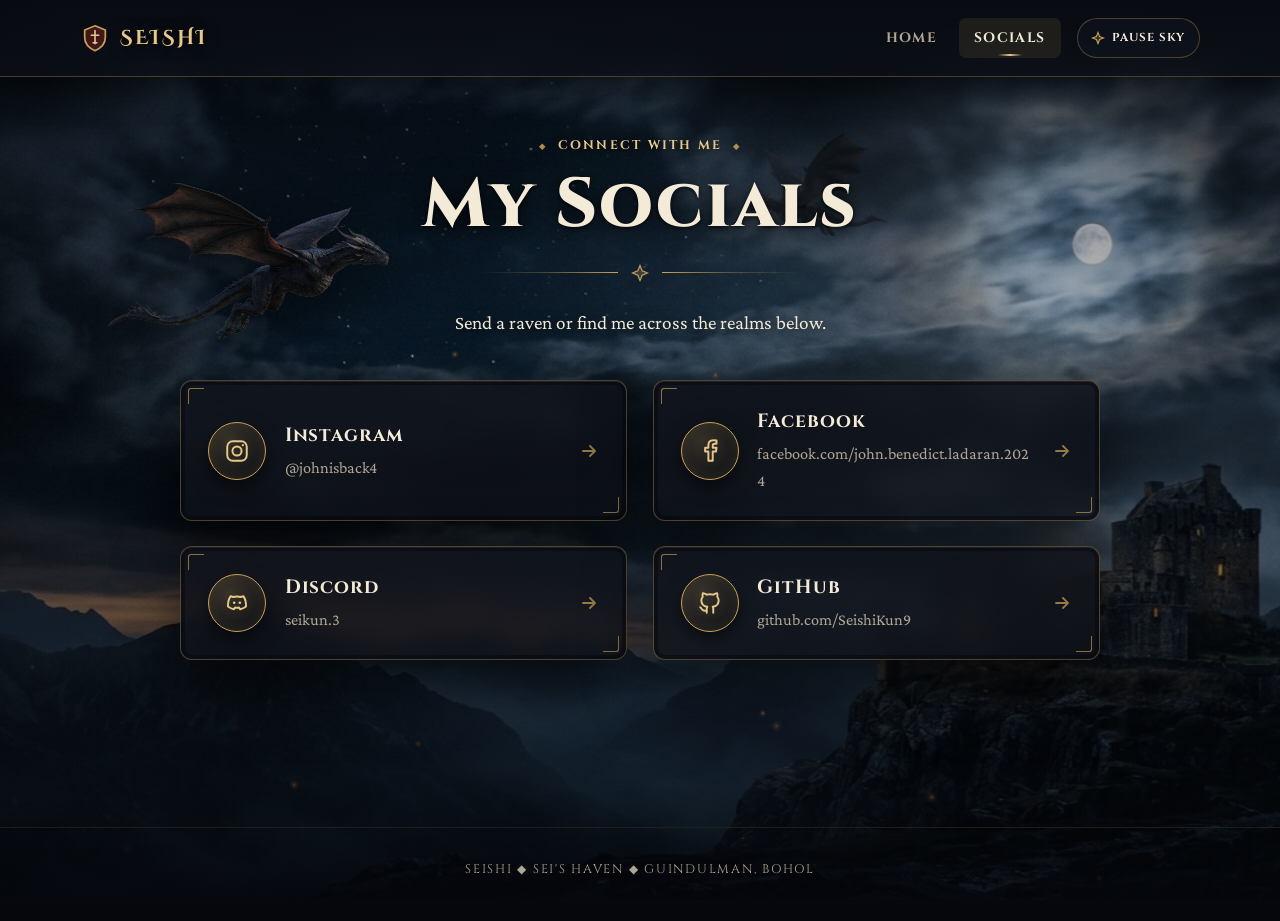
==== commit 84bef114: "Replace cartoon SVG scenery with photorealistic medieval castle sky and articulated flying dragons" ====
--- a/socials.html
+++ b/socials.html
@@ -4,6 +4,11 @@
     <meta charset="UTF-8" />
     <meta name="viewport" content="width=device-width, initial-scale=1.0" />
     <title>Sei's | Socials</title>
+    <link
+      rel="icon"
+      type="image/svg+xml"
+      href="data:image/svg+xml,%3Csvg xmlns='http://www.w3.org/2000/svg' viewBox='0 0 32 32'%3E%3Cpath d='M16 3 L27 7.5 V15.5 C27 22.2 22.3 26.8 16 29.5 C9.7 26.8 5 22.2 5 15.5 V7.5 Z' fill='%23681c1d' stroke='%23e7c888' stroke-width='2'/%3E%3Cpath d='M16 8 V22 M12 13 H20' stroke='%23e7c888' stroke-width='2' stroke-linecap='round'/%3E%3C/svg%3E"
+    />
     <link rel="preconnect" href="https://fonts.googleapis.com" />
     <link rel="preconnect" href="https://fonts.gstatic.com" crossorigin />
     <link
@@ -13,215 +18,13 @@
     <link rel="stylesheet" href="styles.css" />
   </head>
   <body>
-    <!-- Animated Medieval Twilight Sky, Moon, Clouds, Flying Dragons & Castle -->
+    <!-- Photorealistic Medieval Scenery & Live Atmospheric Dragon Sky -->
     <div class="medieval-sky" aria-hidden="true">
-      <div class="sky-stars"></div>
-      <div class="sky-moon"></div>
-
-      <svg class="cloud cloud-1" viewBox="0 0 460 110" fill="none">
-        <path
-          d="M24 88 C42 64 82 54 114 60 C138 30 198 22 238 44 C272 28 326 34 352 58 C388 54 422 68 440 88 Z"
-          fill="#c4b39c"
-          opacity="0.35"
-        />
-      </svg>
-      <svg class="cloud cloud-2" viewBox="0 0 600 120" fill="none">
-        <path
-          d="M18 98 C56 68 112 58 158 68 C196 34 270 26 324 52 C376 32 454 38 492 66 C532 62 568 76 586 98 Z"
-          fill="#9d90a8"
-          opacity="0.32"
-        />
-      </svg>
-      <svg class="cloud cloud-3" viewBox="0 0 420 96" fill="none">
-        <path
-          d="M16 80 C44 58 88 52 124 60 C156 36 214 34 252 54 C288 42 340 48 366 64 C388 64 404 72 412 80 Z"
-          fill="#d7956f"
-          opacity="0.22"
-        />
-      </svg>
-
-      <!-- Distant Moonlit Dragon -->
-      <div class="dragon-flight dragon-flight-distant">
-        <svg class="dragon-svg" viewBox="0 0 380 190" fill="none">
-          <g class="dragon-body-bob">
-            <g class="dragon-wing-back">
-              <path
-                d="M192 86 L168 42 L116 20 C128 40 134 52 146 56 C158 62 166 72 178 86 Z"
-                fill="#110e18"
-              />
-            </g>
-            <g class="dragon-tail">
-              <path
-                d="M148 96 C116 108 78 90 42 103 L14 94 L34 111 C68 106 112 117 152 102 Z"
-                fill="#0f0c16"
-              />
-            </g>
-            <path
-              d="M146 95 C166 84 196 84 218 91 C234 86 248 74 264 68 L292 73 L284 82 L262 84 C244 96 220 109 190 107 C170 106 154 103 146 95 Z"
-              fill="#0f0c16"
-            />
-            <g class="dragon-wing-front">
-              <path
-                d="M184 90 L156 34 L86 14 C102 36 102 52 108 58 C124 58 130 72 134 80 C150 78 158 88 172 95 Z"
-                fill="#16111e"
-              />
-            </g>
-          </g>
-        </svg>
-      </div>
-
-      <!-- Great Sky Dragon with Articulated Flapping Wings & Dragonfire -->
-      <div class="dragon-flight dragon-flight-main">
-        <svg class="dragon-svg" viewBox="0 0 380 190" fill="none">
-          <defs>
-            <linearGradient id="dragon-wing-grad" x1="0" y1="0" x2="1" y2="1">
-              <stop offset="0%" stop-color="#3c1820" />
-              <stop offset="55%" stop-color="#22141e" />
-              <stop offset="100%" stop-color="#110d15" />
-            </linearGradient>
-            <linearGradient id="dragon-body-grad" x1="0" y1="0" x2="1" y2="0.4">
-              <stop offset="0%" stop-color="#17121b" />
-              <stop offset="55%" stop-color="#29161f" />
-              <stop offset="100%" stop-color="#3e1e21" />
-            </linearGradient>
-            <linearGradient id="dragon-fire-grad" x1="0" y1="0.5" x2="1" y2="0.5">
-              <stop offset="0%" stop-color="#fff4b8" stop-opacity="0.95" />
-              <stop offset="35%" stop-color="#f79634" stop-opacity="0.88" />
-              <stop offset="78%" stop-color="#c93622" stop-opacity="0.55" />
-              <stop offset="100%" stop-color="#c93622" stop-opacity="0" />
-            </linearGradient>
-          </defs>
-
-          <g class="dragon-body-bob">
-            <g class="dragon-wing-back">
-              <path
-                d="M192 86 L172 40 L122 18 C134 36 138 50 144 56 C154 58 162 68 168 78 L184 88 Z"
-                fill="#1f1219"
-                stroke="#a9522e"
-                stroke-width="1.2"
-              />
-              <path
-                d="M172 40 L144 56 M172 40 L166 74"
-                stroke="#853d24"
-                stroke-width="1"
-                opacity="0.7"
-              />
-            </g>
-
-            <g class="dragon-tail">
-              <path
-                d="M150 96 C122 108 92 92 62 100 C46 104 34 98 24 94 L10 92 L22 104 L18 112 L34 106 C58 108 90 104 122 113 C136 116 146 107 154 102 Z"
-                fill="url(#dragon-body-grad)"
-                stroke="#c77a35"
-                stroke-width="0.9"
-                stroke-opacity="0.45"
-              />
-              <path
-                d="M134 99 L130 91 L126 100 M112 97 L108 89 L104 98 M88 95 L84 88 L80 96"
-                fill="#592622"
-              />
-            </g>
-
-            <g class="dragon-breath">
-              <path
-                d="M290 77 C312 68 334 62 362 68 C346 74 358 78 372 80 C352 84 344 90 356 95 C328 96 310 88 290 81 Z"
-                fill="url(#dragon-fire-grad)"
-              />
-              <path
-                d="M291 78 C308 73 324 73 340 78 C324 83 308 83 291 80 Z"
-                fill="#fff3be"
-                opacity="0.88"
-              />
-            </g>
-
-            <path
-              d="M146 95 C164 85 190 83 214 90 C230 85 244 74 258 66 L240 48 L266 62 L248 53 L272 64 L294 72 L292 78 L278 78 L288 84 L282 88 L264 84 C248 94 232 106 208 108 L220 116 L212 117 L202 110 C186 112 170 110 158 106 L146 118 L140 114 L150 103 Z"
-              fill="url(#dragon-body-grad)"
-              stroke="#d99742"
-              stroke-width="1.15"
-              stroke-opacity="0.58"
-            />
-            <circle cx="274" cy="71" r="2.6" fill="#ffd463" />
-
-            <g class="dragon-wing-front">
-              <path
-                d="M184 90 L160 35 L166 28 L156 32 L86 12 C104 34 104 52 100 58 C118 58 124 72 126 80 C142 78 150 88 154 95 C166 92 175 94 184 96 Z"
-                fill="url(#dragon-wing-grad)"
-                stroke="#e09a42"
-                stroke-width="1.4"
-                stroke-opacity="0.72"
-              />
-              <path
-                d="M160 35 L102 56 M160 35 L126 78 M160 35 L154 93"
-                stroke="#c97834"
-                stroke-width="1.2"
-                stroke-opacity="0.65"
-              />
-            </g>
-          </g>
-        </svg>
-      </div>
-
-      <!-- Rising Embers -->
-      <div class="embers">
-        <span></span><span></span><span></span><span></span><span></span>
-        <span></span><span></span><span></span><span></span><span></span>
-      </div>
-
-      <!-- Distant Mountain Ridge & Medieval Citadel Silhouette -->
-      <div class="castle-horizon">
-        <svg viewBox="0 0 1440 240" preserveAspectRatio="xMidYMax slice" fill="none">
-          <path
-            d="M0 240 L0 164 L110 118 L215 152 L340 98 L475 150 L620 116 L760 158 L915 104 L1065 138 L1210 86 L1340 132 L1440 106 L1440 240 Z"
-            fill="#141321"
-          />
-          <path
-            d="M0 240 L0 184 L125 156 L260 182 L410 162 L585 194 L770 170 L945 148 L1110 132 L1295 144 L1440 168 L1440 240 Z"
-            fill="#0b0a12"
-          />
-
-          <g fill="#09080f">
-            <rect x="148" y="102" width="32" height="72" />
-            <polygon points="142,102 164,72 186,102" />
-            <rect x="144" y="100" width="8" height="8" />
-            <rect x="160" y="100" width="8" height="8" />
-            <rect x="176" y="100" width="8" height="8" />
-          </g>
-          <rect class="castle-window w2" x="161" y="118" width="5" height="10" rx="2" />
-          <polygon class="castle-banner b3" points="164,72 184,77 164,83" fill="#a82a27" />
-
-          <g fill="#08070e">
-            <rect x="1000" y="108" width="248" height="62" />
-            <rect x="1000" y="100" width="12" height="10" />
-            <rect x="1020" y="100" width="12" height="10" />
-            <rect x="1040" y="100" width="12" height="10" />
-            <rect x="1196" y="100" width="12" height="10" />
-            <rect x="1216" y="100" width="12" height="10" />
-            <rect x="1236" y="100" width="12" height="10" />
-
-            <rect x="1054" y="64" width="34" height="92" />
-            <polygon points="1048,64 1071,28 1094,64" />
-
-            <rect x="1100" y="42" width="54" height="118" />
-            <polygon points="1092,42 1127,4 1162,42" />
-
-            <rect x="1166" y="70" width="32" height="88" />
-            <polygon points="1160,70 1182,36 1204,70" />
-          </g>
-
-          <polygon class="castle-banner" points="1127,4 1154,10 1127,17" fill="#b52d28" />
-          <polygon class="castle-banner b2" points="1071,28 1092,33 1071,39" fill="#b52d28" />
-          <polygon class="castle-banner b3" points="1182,36 1201,41 1182,46" fill="#b52d28" />
-
-          <rect class="castle-window" x="1123" y="60" width="7" height="14" rx="3" />
-          <rect class="castle-window w2" x="1112" y="88" width="5" height="11" rx="2" />
-          <rect class="castle-window w3" x="1136" y="88" width="5" height="11" rx="2" />
-          <rect class="castle-window w2" x="1068" y="82" width="5" height="10" rx="2" />
-          <rect class="castle-window w3" x="1179" y="88" width="5" height="10" rx="2" />
-          <rect class="castle-window" x="1026" y="122" width="5" height="9" rx="2" />
-          <rect class="castle-window w2" x="1214" y="122" width="5" height="9" rx="2" />
-        </svg>
-      </div>
+      <div class="sky-photo"></div>
+      <div class="sky-moon-glow"></div>
+      <div class="sky-torch-glow"></div>
+      <canvas id="realm-canvas" class="realm-canvas"></canvas>
+      <div class="sky-scrim"></div>
     </div>
 
     <header class="site-header">
@@ -230,13 +33,13 @@
           <svg class="brand-crest" viewBox="0 0 32 32" fill="none" aria-hidden="true">
             <path
               d="M16 3 L27 7.5 V15.5 C27 22.2 22.3 26.8 16 29.5 C9.7 26.8 5 22.2 5 15.5 V7.5 Z"
-              fill="rgba(148, 35, 34, 0.45)"
+              fill="rgba(125, 35, 36, 0.48)"
               stroke="currentColor"
               stroke-width="1.8"
             />
             <path
               d="M16 8 V22 M12 13 H20 M14 21 H18"
-              stroke="#f3cd75"
+              stroke="#e7c888"
               stroke-width="1.7"
               stroke-linecap="round"
             />
@@ -256,7 +59,7 @@
                 d="M10 2 L12.2 7.8 L18 10 L12.2 12.2 L10 18 L7.8 12.2 L2 10 L7.8 7.8 Z"
                 stroke="currentColor"
                 stroke-width="1.6"
-                fill="rgba(217, 167, 74, 0.2)"
+                fill="rgba(201, 162, 89, 0.2)"
               />
             </svg>
             <span class="motion-label">Pause Sky</span>
@@ -275,7 +78,7 @@
               d="M12 2 L15 9 L22 12 L15 15 L12 22 L9 15 L2 12 L9 9 Z"
               stroke="currentColor"
               stroke-width="1.5"
-              fill="rgba(217, 167, 74, 0.25)"
+              fill="rgba(201, 162, 89, 0.25)"
             />
           </svg>
         </div>
--- a/styles.css
+++ b/styles.css
@@ -1,30 +1,27 @@
 :root {
-  --sky-top: #070911;
-  --sky-mid: #14192c;
-  --sky-low: #2a1b24;
-  --sky-horizon: #42221e;
-
-  --surface: rgba(20, 16, 22, 0.84);
-  --surface-strong: rgba(25, 19, 27, 0.93);
-  --surface-hover: rgba(34, 25, 34, 0.94);
-
-  --parchment: #f6ebd4;
-  --text: #e2d5bc;
-  --muted: #b7a588;
-
-  --gold: #d9a74a;
-  --gold-bright: #f3cd75;
-  --gold-dim: rgba(217, 167, 74, 0.34);
-  --gold-faint: rgba(217, 167, 74, 0.14);
-
-  --crimson: #942322;
-  --crimson-bright: #c53929;
-  --ember: #f5823b;
-
-  --radius-card: 14px;
-  --radius-sm: 8px;
-  --shadow-deep: 0 24px 60px rgba(0, 0, 0, 0.62);
-  --shadow-gold: 0 0 28px rgba(217, 167, 74, 0.18);
+  --bg-deep: #070a11;
+
+  --surface: rgba(12, 15, 22, 0.78);
+  --surface-strong: rgba(16, 19, 27, 0.89);
+  --surface-hover: rgba(24, 27, 36, 0.92);
+
+  --parchment: #f3ead8;
+  --text: #ddd3c0;
+  --muted: #b0a694;
+
+  --gold: #c9a259;
+  --gold-bright: #e7c888;
+  --gold-dim: rgba(201, 162, 89, 0.34);
+  --gold-faint: rgba(201, 162, 89, 0.14);
+
+  --crimson: #7d2324;
+  --crimson-bright: #a6322b;
+  --ember: #e38240;
+
+  --radius-card: 12px;
+  --radius-sm: 7px;
+  --shadow-deep: 0 26px 64px rgba(0, 0, 0, 0.68);
+  --shadow-gold: 0 0 28px rgba(201, 162, 89, 0.18);
 
   --font-display: 'Cinzel', Georgia, 'Times New Roman', serif;
   --font-crest: 'Cinzel Decorative', 'Cinzel', Georgia, serif;
@@ -39,7 +36,7 @@
 
 html {
   scroll-behavior: smooth;
-  background-color: var(--sky-top);
+  background-color: var(--bg-deep);
 }
 
 body {
@@ -49,14 +46,7 @@
   font-size: 1.12rem;
   line-height: 1.65;
   color: var(--text);
-  background: linear-gradient(
-    180deg,
-    var(--sky-top) 0%,
-    var(--sky-mid) 38%,
-    var(--sky-low) 74%,
-    var(--sky-horizon) 100%
-  );
-  background-attachment: fixed;
+  background-color: var(--bg-deep);
   overflow-x: hidden;
   position: relative;
 }
@@ -73,7 +63,7 @@
 }
 
 /* =========================================================
-   Animated Medieval Twilight Sky & Dragons Backdrop
+   Photorealistic Medieval Scenery + Live Atmospheric Canvas
    ========================================================= */
 
 .medieval-sky {
@@ -82,330 +72,81 @@
   z-index: 0;
   pointer-events: none;
   overflow: hidden;
-  background:
-    radial-gradient(ellipse 90% 55% at 78% 18%, rgba(242, 207, 126, 0.12), transparent 62%),
-    radial-gradient(ellipse 110% 45% at 50% 100%, rgba(226, 98, 46, 0.2), transparent 65%),
-    linear-gradient(180deg, #060811 0%, #12172a 42%, #291a23 76%, #3f201d 100%);
-}
-
-/* Twinkling Starfield */
-.sky-stars,
-.sky-stars::after {
+  background-color: var(--bg-deep);
+}
+
+.sky-photo {
   position: absolute;
-  inset: 0 0 38% 0;
-  content: "";
-  background-repeat: repeat;
-}
-
-.sky-stars {
-  background-image:
-    radial-gradient(1.5px 1.5px at 8% 16%, rgba(255, 245, 218, 0.85), transparent),
-    radial-gradient(1.2px 1.2px at 18% 42%, rgba(255, 236, 198, 0.65), transparent),
-    radial-gradient(2px 2px at 29% 12%, rgba(255, 247, 224, 0.9), transparent),
-    radial-gradient(1.3px 1.3px at 41% 28%, rgba(255, 236, 198, 0.7), transparent),
-    radial-gradient(1.5px 1.5px at 54% 18%, rgba(255, 245, 218, 0.8), transparent),
-    radial-gradient(1.2px 1.2px at 66% 36%, rgba(255, 230, 185, 0.65), transparent),
-    radial-gradient(2px 2px at 88% 14%, rgba(255, 247, 224, 0.9), transparent),
-    radial-gradient(1.4px 1.4px at 93% 44%, rgba(255, 236, 198, 0.7), transparent),
-    radial-gradient(1.3px 1.3px at 14% 68%, rgba(255, 236, 198, 0.55), transparent),
-    radial-gradient(1.6px 1.6px at 74% 58%, rgba(255, 242, 210, 0.65), transparent);
-  background-size: 560px 320px;
-  animation: starTwinkle 6s ease-in-out infinite alternate;
-}
-
-.sky-stars::after {
-  background-image:
-    radial-gradient(1.4px 1.4px at 24% 24%, rgba(255, 245, 218, 0.75), transparent),
-    radial-gradient(1.8px 1.8px at 48% 52%, rgba(255, 232, 184, 0.7), transparent),
-    radial-gradient(1.2px 1.2px at 62% 10%, rgba(255, 245, 218, 0.85), transparent),
-    radial-gradient(1.5px 1.5px at 82% 32%, rgba(255, 236, 198, 0.7), transparent),
-    radial-gradient(1.3px 1.3px at 35% 74%, rgba(255, 242, 210, 0.6), transparent);
-  background-size: 480px 280px;
-  animation: starTwinkle 8.5s ease-in-out -3s infinite alternate;
-}
-
-/* Luminous Full Moon */
-.sky-moon {
-  position: absolute;
-  top: clamp(96px, 12vh, 136px);
-  right: clamp(6%, 11vw, 15%);
-  width: clamp(82px, 10vw, 134px);
-  height: clamp(82px, 10vw, 134px);
-  border-radius: 50%;
-  background: radial-gradient(
-    circle at 36% 36%,
-    #fff8e1 0%,
-    #f3dfb0 46%,
-    #d4b276 82%,
-    #a9844d 100%
-  );
-  box-shadow:
-    0 0 38px rgba(246, 217, 148, 0.42),
-    0 0 110px rgba(240, 191, 104, 0.22),
-    inset -14px -10px 26px rgba(96, 67, 32, 0.34);
-  animation: moonPulse 9s ease-in-out infinite alternate;
-}
-
-.sky-moon::before {
-  content: "";
-  position: absolute;
-  inset: 16% 24% 48% 36%;
-  border-radius: 50%;
-  background: radial-gradient(circle, rgba(145, 114, 67, 0.26), transparent 70%);
-}
-
-.sky-moon::after {
-  content: "";
-  position: absolute;
-  inset: 52% 48% 22% 24%;
-  border-radius: 50%;
-  background: radial-gradient(circle, rgba(130, 99, 55, 0.22), transparent 72%);
-}
-
-/* Drifting Clouds */
-.cloud {
-  position: absolute;
-  left: -35%;
-  opacity: 0.32;
+  inset: -3%;
+  background: url('assets/medieval-sky.jpg') center 45% / cover no-repeat;
+  transform-origin: center center;
   will-change: transform;
-}
-
-.cloud-1 {
-  top: 13%;
-  width: 460px;
-  animation: cloudDrift 68s linear -12s infinite;
-}
-
-.cloud-2 {
-  top: 25%;
-  width: 600px;
-  opacity: 0.22;
-  animation: cloudDrift 96s linear -52s infinite;
-}
-
-.cloud-3 {
-  top: 40%;
-  width: 420px;
-  opacity: 0.18;
-  animation: cloudDrift 82s linear -30s infinite;
-}
-
-/* Flying Dragons */
-.dragon-flight {
-  position: absolute;
-  left: 0;
-  will-change: transform;
-}
-
-.dragon-flight-main {
-  top: 11%;
-  width: clamp(190px, 23vw, 310px);
-  filter: drop-shadow(0 10px 18px rgba(0, 0, 0, 0.65))
-    drop-shadow(0 0 16px rgba(245, 130, 59, 0.26));
-  animation: dragonSoarRight 24s linear -6s infinite;
-}
-
-.dragon-flight-distant {
-  top: 21%;
-  width: clamp(92px, 11vw, 152px);
-  opacity: 0.56;
-  filter: drop-shadow(0 6px 12px rgba(0, 0, 0, 0.55));
-  animation: dragonSoarLeft 38s linear -15s infinite;
-}
-
-.dragon-svg {
-  width: 100%;
-  height: auto;
-  overflow: visible;
-}
-
-.dragon-flight-main .dragon-body-bob {
-  animation: dragonBob 1.15s ease-in-out infinite;
-}
-
-.dragon-flight-distant .dragon-body-bob {
-  animation: dragonBob 1.45s ease-in-out -0.4s infinite;
-}
-
-.dragon-wing-front {
-  transform-box: view-box;
-  transform-origin: 184px 90px;
-  animation: wingBeatFront 1.15s ease-in-out infinite;
-}
-
-.dragon-wing-back {
-  transform-box: view-box;
-  transform-origin: 192px 86px;
-  animation: wingBeatBack 1.15s ease-in-out -0.14s infinite;
-}
-
-.dragon-flight-distant .dragon-wing-front {
-  animation-duration: 1.45s;
-}
-
-.dragon-flight-distant .dragon-wing-back {
-  animation-duration: 1.45s;
-}
-
-.dragon-tail {
-  transform-box: view-box;
-  transform-origin: 146px 96px;
-  animation: tailWave 2.3s ease-in-out infinite;
-}
-
-.dragon-breath {
-  transform-box: view-box;
-  transform-origin: 290px 77px;
-  animation: dragonBreath 6.2s ease-in-out -1.4s infinite;
-}
-
-/* Rising Dragonfire Embers */
-.embers {
+  animation: cameraDrift 38s ease-in-out infinite alternate;
+}
+
+/* Subtle atmospheric moon corona shimmer over the real photographic moon */
+.sky-moon-glow {
   position: absolute;
   inset: 0;
-}
-
-.embers span {
+  background: radial-gradient(
+    circle at 76% 28%,
+    rgba(218, 232, 255, 0.13) 0%,
+    rgba(170, 198, 235, 0.05) 18%,
+    transparent 42%
+  );
+  mix-blend-mode: screen;
+  animation: moonShimmer 8s ease-in-out infinite alternate;
+}
+
+/* Subtle warm torchlight pulse over the distant castle cliff */
+.sky-torch-glow {
   position: absolute;
-  bottom: -16px;
-  width: 4px;
-  height: 4px;
-  border-radius: 50%;
-  background: radial-gradient(circle, #fff1ba 0%, #f5923d 55%, transparent 100%);
-  box-shadow: 0 0 10px rgba(245, 130, 59, 0.85);
-  opacity: 0;
-  animation: emberRise var(--dur, 12s) linear var(--delay, 0s) infinite;
-}
-
-.embers span:nth-child(1) { left: 7%;  --dur: 11s; --delay: -2s;  --drift: 26px; }
-.embers span:nth-child(2) { left: 16%; --dur: 14s; --delay: -7s;  --drift: -32px; width: 3px; height: 3px; }
-.embers span:nth-child(3) { left: 26%; --dur: 10s; --delay: -4s;  --drift: 40px; }
-.embers span:nth-child(4) { left: 38%; --dur: 15s; --delay: -11s; --drift: -24px; width: 5px; height: 5px; }
-.embers span:nth-child(5) { left: 49%; --dur: 12s; --delay: -1s;  --drift: 34px; width: 3px; height: 3px; }
-.embers span:nth-child(6) { left: 61%; --dur: 13s; --delay: -8s;  --drift: -38px; }
-.embers span:nth-child(7) { left: 72%; --dur: 11s; --delay: -5s;  --drift: 22px; width: 5px; height: 5px; }
-.embers span:nth-child(8) { left: 83%; --dur: 16s; --delay: -12s; --drift: -28px; width: 3px; height: 3px; }
-.embers span:nth-child(9) { left: 91%; --dur: 12s; --delay: -3s;  --drift: 30px; }
-.embers span:nth-child(10){ left: 55%; --dur: 17s; --delay: -9s;  --drift: -18px; width: 4px; height: 4px; }
-
-/* Distant Castle & Mountain Silhouette Horizon */
-.castle-horizon {
+  inset: 0;
+  background:
+    radial-gradient(circle at 83.5% 62.5%, rgba(255, 178, 72, 0.22) 0%, transparent 5.5%),
+    radial-gradient(circle at 76% 69.5%, rgba(255, 160, 58, 0.16) 0%, transparent 4.5%);
+  mix-blend-mode: screen;
+  animation: torchBreath 4.2s ease-in-out infinite;
+}
+
+/* Live photorealistic dragons, dragonfire, smoke, mist & embers */
+.realm-canvas {
   position: absolute;
-  left: 0;
-  right: 0;
-  bottom: 0;
-  width: 100%;
-  height: clamp(140px, 24vh, 250px);
-  opacity: 0.92;
-}
-
-.castle-horizon svg {
+  inset: 0;
   width: 100%;
   height: 100%;
   display: block;
 }
 
-.castle-window {
-  fill: #f6ba52;
-  animation: torchFlicker 3.2s ease-in-out infinite;
-}
-
-.castle-window.w2 { animation-delay: -1.1s; animation-duration: 2.7s; }
-.castle-window.w3 { animation-delay: -2.2s; animation-duration: 3.8s; }
-
-.castle-banner {
-  transform-box: fill-box;
-  transform-origin: left center;
-  animation: bannerWave 2.8s ease-in-out infinite;
-}
-
-.castle-banner.b2 { animation-delay: -0.9s; }
-.castle-banner.b3 { animation-delay: -1.7s; }
-
-/* =========================================================
-   Sky Keyframes
-   ========================================================= */
-
-@keyframes starTwinkle {
+/* Cinematic vignette & foreground legibility scrim */
+.sky-scrim {
+  position: absolute;
+  inset: 0;
+  background:
+    radial-gradient(ellipse 85% 75% at 50% 45%, transparent 32%, rgba(4, 6, 11, 0.56) 100%),
+    linear-gradient(
+      180deg,
+      rgba(5, 8, 14, 0.44) 0%,
+      rgba(6, 9, 16, 0.18) 38%,
+      rgba(6, 9, 15, 0.34) 72%,
+      rgba(5, 7, 12, 0.68) 100%
+    );
+}
+
+@keyframes cameraDrift {
+  0%   { transform: scale(1.03) translate3d(-0.6%, 0.4%, 0); }
+  100% { transform: scale(1.08) translate3d(0.7%, -0.5%, 0); }
+}
+
+@keyframes moonShimmer {
   0%   { opacity: 0.55; }
-  100% { opacity: 0.95; }
-}
-
-@keyframes moonPulse {
-  0%   { box-shadow: 0 0 34px rgba(246, 217, 148, 0.36), 0 0 96px rgba(240, 191, 104, 0.18), inset -14px -10px 26px rgba(96, 67, 32, 0.34); }
-  100% { box-shadow: 0 0 48px rgba(246, 217, 148, 0.54), 0 0 130px rgba(240, 191, 104, 0.28), inset -14px -10px 26px rgba(96, 67, 32, 0.34); }
-}
-
-@keyframes cloudDrift {
-  0%   { transform: translate3d(0, 0, 0); }
-  100% { transform: translate3d(165vw, 0, 0); }
-}
-
-@keyframes dragonSoarRight {
-  0%   { transform: translate3d(-340px, 28px, 0) rotate(-3deg); }
-  18%  { transform: translate3d(18vw, -22px, 0) rotate(-4deg); }
-  36%  { transform: translate3d(40vw, 18px, 0) rotate(3deg); }
-  55%  { transform: translate3d(62vw, -28px, 0) rotate(-5deg); }
-  78%  { transform: translate3d(84vw, 10px, 0) rotate(2deg); }
-  100% { transform: translate3d(calc(100vw + 340px), -18px, 0) rotate(-3deg); }
-}
-
-@keyframes dragonSoarLeft {
-  0%   { transform: translate3d(calc(100vw + 220px), 10px, 0) scaleX(-1) rotate(-2deg); }
-  25%  { transform: translate3d(72vw, -24px, 0) scaleX(-1) rotate(-4deg); }
-  50%  { transform: translate3d(44vw, 14px, 0) scaleX(-1) rotate(3deg); }
-  75%  { transform: translate3d(16vw, -18px, 0) scaleX(-1) rotate(-3deg); }
-  100% { transform: translate3d(-240px, 8px, 0) scaleX(-1) rotate(2deg); }
-}
-
-@keyframes dragonBob {
-  0%, 100% { transform: translateY(-4px); }
-  50%      { transform: translateY(6px); }
-}
-
-@keyframes wingBeatFront {
-  0%, 100% { transform: rotate(-10deg) scaleY(1.06); }
-  45%      { transform: rotate(8deg) scaleY(0.18); }
-  62%      { transform: rotate(15deg) scaleY(-0.56); }
-  80%      { transform: rotate(4deg) scaleY(0.32); }
-}
-
-@keyframes wingBeatBack {
-  0%, 100% { transform: rotate(-12deg) scaleY(1.0); }
-  45%      { transform: rotate(6deg) scaleY(0.22); }
-  62%      { transform: rotate(12deg) scaleY(-0.46); }
-  80%      { transform: rotate(2deg) scaleY(0.35); }
-}
-
-@keyframes tailWave {
-  0%, 100% { transform: rotate(-4deg); }
-  50%      { transform: rotate(6deg); }
-}
-
-@keyframes dragonBreath {
-  0%, 42%, 68%, 100% { opacity: 0; transform: scaleX(0.35) scaleY(0.6); }
-  48%                { opacity: 0.95; transform: scaleX(1.08) scaleY(1.05); }
-  55%                { opacity: 0.85; transform: scaleX(0.95) scaleY(0.92); }
-  61%                { opacity: 0.98; transform: scaleX(1.12) scaleY(1.08); }
-}
-
-@keyframes emberRise {
-  0%   { transform: translate3d(0, 0, 0) scale(0.7); opacity: 0; }
-  14%  { opacity: 0.85; }
-  65%  { opacity: 0.55; }
-  100% { transform: translate3d(var(--drift, 24px), -92vh, 0) scale(0.2); opacity: 0; }
-}
-
-@keyframes torchFlicker {
-  0%, 100% { opacity: 0.95; }
-  35%      { opacity: 0.55; }
-  65%      { opacity: 1; }
-  82%      { opacity: 0.72; }
-}
-
-@keyframes bannerWave {
-  0%, 100% { transform: skewY(0deg) scaleX(1); }
-  50%      { transform: skewY(-7deg) scaleX(0.88); }
+  100% { opacity: 1; }
+}
+
+@keyframes torchBreath {
+  0%, 100% { opacity: 0.72; }
+  38%      { opacity: 1; }
+  68%      { opacity: 0.58; }
 }
 
 @keyframes fadeRise {
@@ -413,10 +154,7 @@
   to   { opacity: 1; transform: translateY(0); }
 }
 
-/* Reduced Motion & Manual Pause Control */
-body.motion-paused .medieval-sky *,
-body.motion-paused .medieval-sky *::before,
-body.motion-paused .medieval-sky *::after {
+body.motion-paused .medieval-sky * {
   animation-play-state: paused !important;
 }
 
@@ -426,32 +164,14 @@
   }
 
   .medieval-sky *,
-  .medieval-sky *::before,
-  .medieval-sky *::after {
-    animation-play-state: paused !important;
-  }
-
-  .dragon-flight-main {
+  .hero-copy,
+  .hero-card {
     animation: none !important;
-    transform: translate3d(8vw, 0, 0) rotate(-4deg);
-  }
-
-  .dragon-flight-distant {
-    animation: none !important;
-    transform: translate3d(70vw, -8px, 0) scaleX(-1);
-  }
-
-  .hero-copy,
-  .hero-card,
-  .donation-frame,
-  .info-card,
-  .social-card {
-    animation: none !important;
   }
 }
 
 /* =========================================================
-   Foreground Layout & Medieval Components
+   Foreground Layout & Weathered Stone / Bronze UI
    ========================================================= */
 
 .site-header,
@@ -467,27 +187,15 @@
   margin: 0 auto;
 }
 
-/* Sticky Stone & Gold Castle Lintel Header */
 .site-header {
   position: sticky;
   top: 0;
   z-index: 20;
   backdrop-filter: blur(14px);
   -webkit-backdrop-filter: blur(14px);
-  background: linear-gradient(180deg, rgba(11, 9, 15, 0.92), rgba(16, 13, 21, 0.82));
+  background: linear-gradient(180deg, rgba(8, 11, 17, 0.88), rgba(11, 14, 21, 0.76));
   border-bottom: 1px solid var(--gold-dim);
-  box-shadow: 0 8px 30px rgba(0, 0, 0, 0.45);
-}
-
-.site-header::after {
-  content: "";
-  position: absolute;
-  left: 0;
-  right: 0;
-  bottom: -4px;
-  height: 1px;
-  background: linear-gradient(90deg, transparent, rgba(217, 167, 74, 0.25), transparent);
-  pointer-events: none;
+  box-shadow: 0 10px 32px rgba(0, 0, 0, 0.5);
 }
 
 .nav {
@@ -504,12 +212,12 @@
   gap: 0.65rem;
   text-decoration: none;
   font-family: var(--font-crest);
-  font-size: 1.25rem;
+  font-size: 1.24rem;
   font-weight: 700;
   letter-spacing: 0.14em;
   text-transform: uppercase;
   color: var(--gold-bright);
-  text-shadow: 0 2px 12px rgba(217, 167, 74, 0.32);
+  text-shadow: 0 2px 14px rgba(0, 0, 0, 0.75);
 }
 
 .brand-crest {
@@ -517,7 +225,6 @@
   height: 30px;
   color: var(--gold);
   flex-shrink: 0;
-  filter: drop-shadow(0 0 8px rgba(217, 167, 74, 0.35));
 }
 
 .nav-controls {
@@ -549,7 +256,7 @@
 .nav-links a:hover,
 .nav-links a.active {
   color: var(--parchment);
-  background: rgba(217, 167, 74, 0.1);
+  background: rgba(201, 162, 89, 0.11);
 }
 
 .nav-links a.active::after {
@@ -571,7 +278,7 @@
   padding: 0.45rem 0.85rem;
   border-radius: 999px;
   border: 1px solid var(--gold-dim);
-  background: rgba(28, 22, 31, 0.72);
+  background: rgba(16, 20, 29, 0.74);
   color: var(--parchment);
   font-family: var(--font-display);
   font-size: 0.72rem;
@@ -584,7 +291,7 @@
 
 .motion-toggle:hover {
   border-color: var(--gold-bright);
-  background: rgba(217, 167, 74, 0.16);
+  background: rgba(201, 162, 89, 0.16);
   color: var(--gold-bright);
 }
 
@@ -594,47 +301,48 @@
   color: var(--gold);
 }
 
-/* Shared Medieval Stone-and-Gold Panel Styling */
+/* Weathered Dark Slate-Stone & Aged Bronze Panels */
 .medieval-panel {
   position: relative;
   border-radius: var(--radius-card);
-  background: linear-gradient(165deg, var(--surface-strong), var(--surface));
+  background:
+    linear-gradient(165deg, var(--surface-strong), var(--surface)),
+    url("data:image/svg+xml,%3Csvg xmlns='http://www.w3.org/2000/svg' width='160' height='160'%3E%3Cfilter id='n'%3E%3CfeTurbulence type='fractalNoise' baseFrequency='0.8' numOctaves='3' stitchTiles='stitch'/%3E%3C/filter%3E%3Crect width='100%25' height='100%25' filter='url(%23n)' opacity='0.06'/%3E%3C/svg%3E");
   border: 1px solid var(--gold-dim);
   box-shadow:
     var(--shadow-deep),
-    inset 0 1px 0 rgba(246, 235, 212, 0.09),
-    inset 0 0 0 4px rgba(10, 8, 13, 0.45);
-  backdrop-filter: blur(10px);
-  -webkit-backdrop-filter: blur(10px);
+    inset 0 1px 0 rgba(243, 234, 216, 0.09),
+    inset 0 0 0 4px rgba(6, 8, 13, 0.48);
+  backdrop-filter: blur(11px);
+  -webkit-backdrop-filter: blur(11px);
 }
 
 .medieval-panel::before,
 .medieval-panel::after {
   content: "";
   position: absolute;
-  width: 18px;
-  height: 18px;
+  width: 16px;
+  height: 16px;
   pointer-events: none;
   border-color: var(--gold);
   border-style: solid;
-  opacity: 0.72;
+  opacity: 0.65;
 }
 
 .medieval-panel::before {
   top: 7px;
   left: 7px;
-  border-width: 2px 0 0 2px;
-  border-top-left-radius: 4px;
+  border-width: 1.5px 0 0 1.5px;
+  border-top-left-radius: 3px;
 }
 
 .medieval-panel::after {
   bottom: 7px;
   right: 7px;
-  border-width: 0 2px 2px 0;
-  border-bottom-right-radius: 4px;
-}
-
-/* Ornamental Section Eyebrow & Filigree Divider */
+  border-width: 0 1.5px 1.5px 0;
+  border-bottom-right-radius: 3px;
+}
+
 .eyebrow {
   margin: 0;
   display: inline-flex;
@@ -646,12 +354,13 @@
   font-size: 0.78rem;
   font-weight: 700;
   color: var(--gold-bright);
+  text-shadow: 0 2px 10px rgba(0, 0, 0, 0.85);
 }
 
 .eyebrow::before,
 .eyebrow::after {
   content: "◆";
-  font-size: 0.52rem;
+  font-size: 0.5rem;
   color: var(--gold);
   opacity: 0.85;
 }
@@ -683,8 +392,8 @@
 }
 
 .filigree-divider svg {
-  width: 20px;
-  height: 20px;
+  width: 18px;
+  height: 18px;
   flex-shrink: 0;
 }
 
@@ -709,33 +418,34 @@
 .socials-header h1 {
   margin: 0.65rem 0 0;
   font-family: var(--font-display);
-  font-size: clamp(2.5rem, 5.4vw, 4.4rem);
+  font-size: clamp(2.5rem, 5.4vw, 4.35rem);
   font-weight: 800;
   line-height: 1.08;
   letter-spacing: 0.03em;
   color: var(--parchment);
   text-shadow:
-    0 4px 24px rgba(0, 0, 0, 0.75),
-    0 0 28px rgba(217, 167, 74, 0.16);
+    0 4px 26px rgba(0, 0, 0, 0.9),
+    0 1px 4px rgba(0, 0, 0, 0.85);
 }
 
 .hero-copy h2 {
   margin: 0.75rem 0 0;
   font-family: var(--font-display);
-  font-size: clamp(1.15rem, 1.8vw, 1.55rem);
+  font-size: clamp(1.15rem, 1.8vw, 1.5rem);
   font-weight: 600;
   letter-spacing: 0.14em;
   text-transform: uppercase;
-  color: var(--gold);
+  color: var(--gold-bright);
+  text-shadow: 0 2px 14px rgba(0, 0, 0, 0.85);
 }
 
 .tagline {
-  max-width: 600px;
+  max-width: 590px;
   margin: 0 0 1.8rem;
   font-size: 1.24rem;
   line-height: 1.72;
-  color: var(--text);
-  text-shadow: 0 2px 10px rgba(0, 0, 0, 0.65);
+  color: var(--parchment);
+  text-shadow: 0 2px 14px rgba(0, 0, 0, 0.9);
 }
 
 .pill-list {
@@ -749,22 +459,23 @@
   display: inline-flex;
   align-items: center;
   gap: 0.45rem;
-  padding: 0.52rem 1rem;
-  border-radius: 6px;
-  background: linear-gradient(180deg, rgba(35, 27, 36, 0.9), rgba(20, 15, 23, 0.92));
+  padding: 0.5rem 0.98rem;
+  border-radius: 5px;
+  background: linear-gradient(180deg, rgba(20, 24, 34, 0.86), rgba(11, 14, 21, 0.9));
   border: 1px solid var(--gold-dim);
-  box-shadow: inset 0 1px 0 rgba(243, 205, 117, 0.14), 0 6px 16px rgba(0, 0, 0, 0.35);
-  font-family: var(--font-display);
-  font-size: 0.8rem;
+  box-shadow: inset 0 1px 0 rgba(231, 200, 136, 0.14), 0 8px 18px rgba(0, 0, 0, 0.45);
+  font-family: var(--font-display);
+  font-size: 0.79rem;
   font-weight: 700;
   letter-spacing: 0.08em;
   text-transform: uppercase;
   color: var(--parchment);
+  backdrop-filter: blur(6px);
 }
 
 .pill-list span::before {
   content: "✦";
-  font-size: 0.68rem;
+  font-size: 0.65rem;
   color: var(--gold);
 }
 
@@ -789,7 +500,6 @@
   letter-spacing: 0.1em;
   text-transform: uppercase;
   text-decoration: none;
-  overflow: hidden;
   transition: transform 0.2s ease, box-shadow 0.2s ease, border-color 0.2s ease, background 0.2s ease;
 }
 
@@ -798,35 +508,35 @@
 }
 
 .button.primary {
-  background: linear-gradient(135deg, #7d1b1b 0%, var(--crimson-bright) 52%, #7d1b1b 100%);
+  background: linear-gradient(135deg, #681c1d 0%, var(--crimson-bright) 52%, #631819 100%);
   color: var(--parchment);
   border: 1px solid var(--gold);
   box-shadow:
-    0 12px 28px rgba(148, 35, 34, 0.45),
-    inset 0 1px 0 rgba(255, 235, 185, 0.28);
+    0 14px 32px rgba(0, 0, 0, 0.55),
+    inset 0 1px 0 rgba(255, 232, 184, 0.26);
 }
 
 .button.primary:hover {
   border-color: var(--gold-bright);
   box-shadow:
-    0 16px 34px rgba(197, 57, 41, 0.55),
-    0 0 22px rgba(243, 205, 117, 0.28);
+    0 18px 36px rgba(125, 35, 36, 0.55),
+    0 0 22px rgba(231, 200, 136, 0.25);
 }
 
 .button.secondary {
-  background: rgba(20, 16, 24, 0.82);
+  background: rgba(12, 16, 24, 0.82);
   color: var(--parchment);
   border: 1px solid var(--gold-dim);
-  box-shadow: inset 0 1px 0 rgba(246, 235, 212, 0.08);
+  backdrop-filter: blur(8px);
 }
 
 .button.secondary:hover {
   border-color: var(--gold-bright);
-  background: rgba(217, 167, 74, 0.14);
+  background: rgba(201, 162, 89, 0.15);
   color: var(--gold-bright);
 }
 
-/* Portrait Hero Plaque */
+/* Portrait Medallion Card */
 .hero-card {
   padding: 2.2rem 2rem;
   text-align: center;
@@ -837,20 +547,20 @@
   width: 178px;
   height: 178px;
   margin: 0 auto 1.6rem;
-  padding: 6px;
+  padding: 5px;
   border-radius: 50%;
   background: conic-gradient(
-    from 0deg,
-    #8b6324,
-    #f3cd75,
-    #c68a32,
-    #6d4a18,
-    #f3cd75,
-    #8b6324
+    from 20deg,
+    #785a2a,
+    #e7c888,
+    #a97e38,
+    #543d1b,
+    #e7c888,
+    #785a2a
   );
   box-shadow:
-    0 0 32px rgba(217, 167, 74, 0.3),
-    0 18px 36px rgba(0, 0, 0, 0.65);
+    0 0 30px rgba(201, 162, 89, 0.24),
+    0 20px 42px rgba(0, 0, 0, 0.72);
 }
 
 .profile-image {
@@ -858,7 +568,7 @@
   height: 100%;
   border-radius: 50%;
   object-fit: cover;
-  border: 3px solid #161119;
+  border: 3px solid #0e1118;
 }
 
 .mini-info {
@@ -890,7 +600,7 @@
 }
 
 .donation-frame {
-  max-width: 440px;
+  max-width: 420px;
   margin: 0 auto;
   padding: 2.2rem 2rem;
   display: flex;
@@ -909,20 +619,20 @@
 .qr-mat {
   display: inline-flex;
   justify-content: center;
-  width: fit-content;
-  max-width: 100%;
+  max-width: min(100%, 304px);
   padding: 10px;
   border-radius: 12px;
   background: #ffffff;
   border: 2px solid var(--gold);
   box-shadow:
-    0 16px 36px rgba(0, 0, 0, 0.55),
-    0 0 24px rgba(217, 167, 74, 0.22);
+    0 18px 40px rgba(0, 0, 0, 0.62),
+    0 0 24px rgba(201, 162, 89, 0.2);
 }
 
 .gcash-image {
-  width: min(100%, 280px);
-  margin: 0 auto;
+  width: 280px;
+  max-width: 100%;
+  height: auto;
   border-radius: 6px;
 }
 
@@ -945,7 +655,7 @@
   font-size: clamp(1.95rem, 3.8vw, 2.9rem);
   font-weight: 700;
   color: var(--parchment);
-  text-shadow: 0 4px 20px rgba(0, 0, 0, 0.65);
+  text-shadow: 0 4px 22px rgba(0, 0, 0, 0.85);
 }
 
 .card-grid {
@@ -971,8 +681,8 @@
   margin-bottom: 1.15rem;
   display: grid;
   place-items: center;
-  border-radius: 10px;
-  background: linear-gradient(145deg, rgba(148, 35, 34, 0.35), rgba(217, 167, 74, 0.14));
+  border-radius: 9px;
+  background: linear-gradient(145deg, rgba(125, 35, 36, 0.36), rgba(201, 162, 89, 0.14));
   border: 1px solid var(--gold-dim);
   color: var(--gold-bright);
 }
@@ -1008,7 +718,7 @@
 
 .socials-header {
   text-align: center;
-  margin-bottom: 2.8rem;
+  margin-bottom: 2.6rem;
   animation: fadeRise 0.65s ease both;
 }
 
@@ -1016,8 +726,8 @@
   margin: 0.5rem auto 0;
   max-width: 520px;
   font-size: 1.2rem;
-  color: var(--text);
-  text-shadow: 0 2px 10px rgba(0, 0, 0, 0.65);
+  color: var(--parchment);
+  text-shadow: 0 2px 14px rgba(0, 0, 0, 0.9);
 }
 
 .social-grid {
@@ -1053,9 +763,9 @@
   place-items: center;
   border-radius: 50%;
   border: 1.5px solid var(--gold);
-  background: radial-gradient(circle at 35% 30%, rgba(217, 167, 74, 0.22), rgba(16, 12, 20, 0.92));
+  background: radial-gradient(circle at 35% 30%, rgba(201, 162, 89, 0.2), rgba(10, 13, 20, 0.92));
   color: var(--gold-bright);
-  box-shadow: inset 0 0 12px rgba(217, 167, 74, 0.16), 0 8px 18px rgba(0, 0, 0, 0.45);
+  box-shadow: inset 0 0 12px rgba(201, 162, 89, 0.14), 0 8px 18px rgba(0, 0, 0, 0.5);
 }
 
 .social-icon svg {
@@ -1064,23 +774,23 @@
 }
 
 .social-card.instagram:hover .social-icon {
-  border-color: #f4a4c0;
-  box-shadow: 0 0 20px rgba(225, 112, 165, 0.35);
+  border-color: #f0a6c2;
+  box-shadow: 0 0 20px rgba(225, 112, 165, 0.32);
 }
 
 .social-card.facebook:hover .social-icon {
-  border-color: #7ab3ff;
-  box-shadow: 0 0 20px rgba(74, 144, 226, 0.35);
+  border-color: #7eb5ff;
+  box-shadow: 0 0 20px rgba(74, 144, 226, 0.32);
 }
 
 .social-card.discord:hover .social-icon {
-  border-color: #a9a8ff;
-  box-shadow: 0 0 20px rgba(124, 122, 245, 0.38);
+  border-color: #abaaff;
+  box-shadow: 0 0 20px rgba(124, 122, 245, 0.34);
 }
 
 .social-card.github:hover .social-icon {
   border-color: var(--gold-bright);
-  box-shadow: 0 0 20px rgba(243, 205, 117, 0.36);
+  box-shadow: 0 0 20px rgba(231, 200, 136, 0.34);
 }
 
 .social-meta {
@@ -1124,7 +834,7 @@
 .site-footer {
   padding: 2rem 0 2.5rem;
   border-top: 1px solid var(--gold-faint);
-  background: linear-gradient(180deg, transparent, rgba(7, 6, 11, 0.78));
+  background: linear-gradient(180deg, transparent, rgba(5, 7, 12, 0.86));
   text-align: center;
 }
 
@@ -1182,15 +892,7 @@
     width: 100%;
   }
 
-  .dragon-flight-main {
-    top: 14%;
-  }
-
-  .sky-moon {
-    top: 124px;
-    right: 5%;
-    width: 68px;
-    height: 68px;
-    opacity: 0.72;
-  }
-}
+  .sky-photo {
+    background-position: 64% 45%;
+  }
+}
